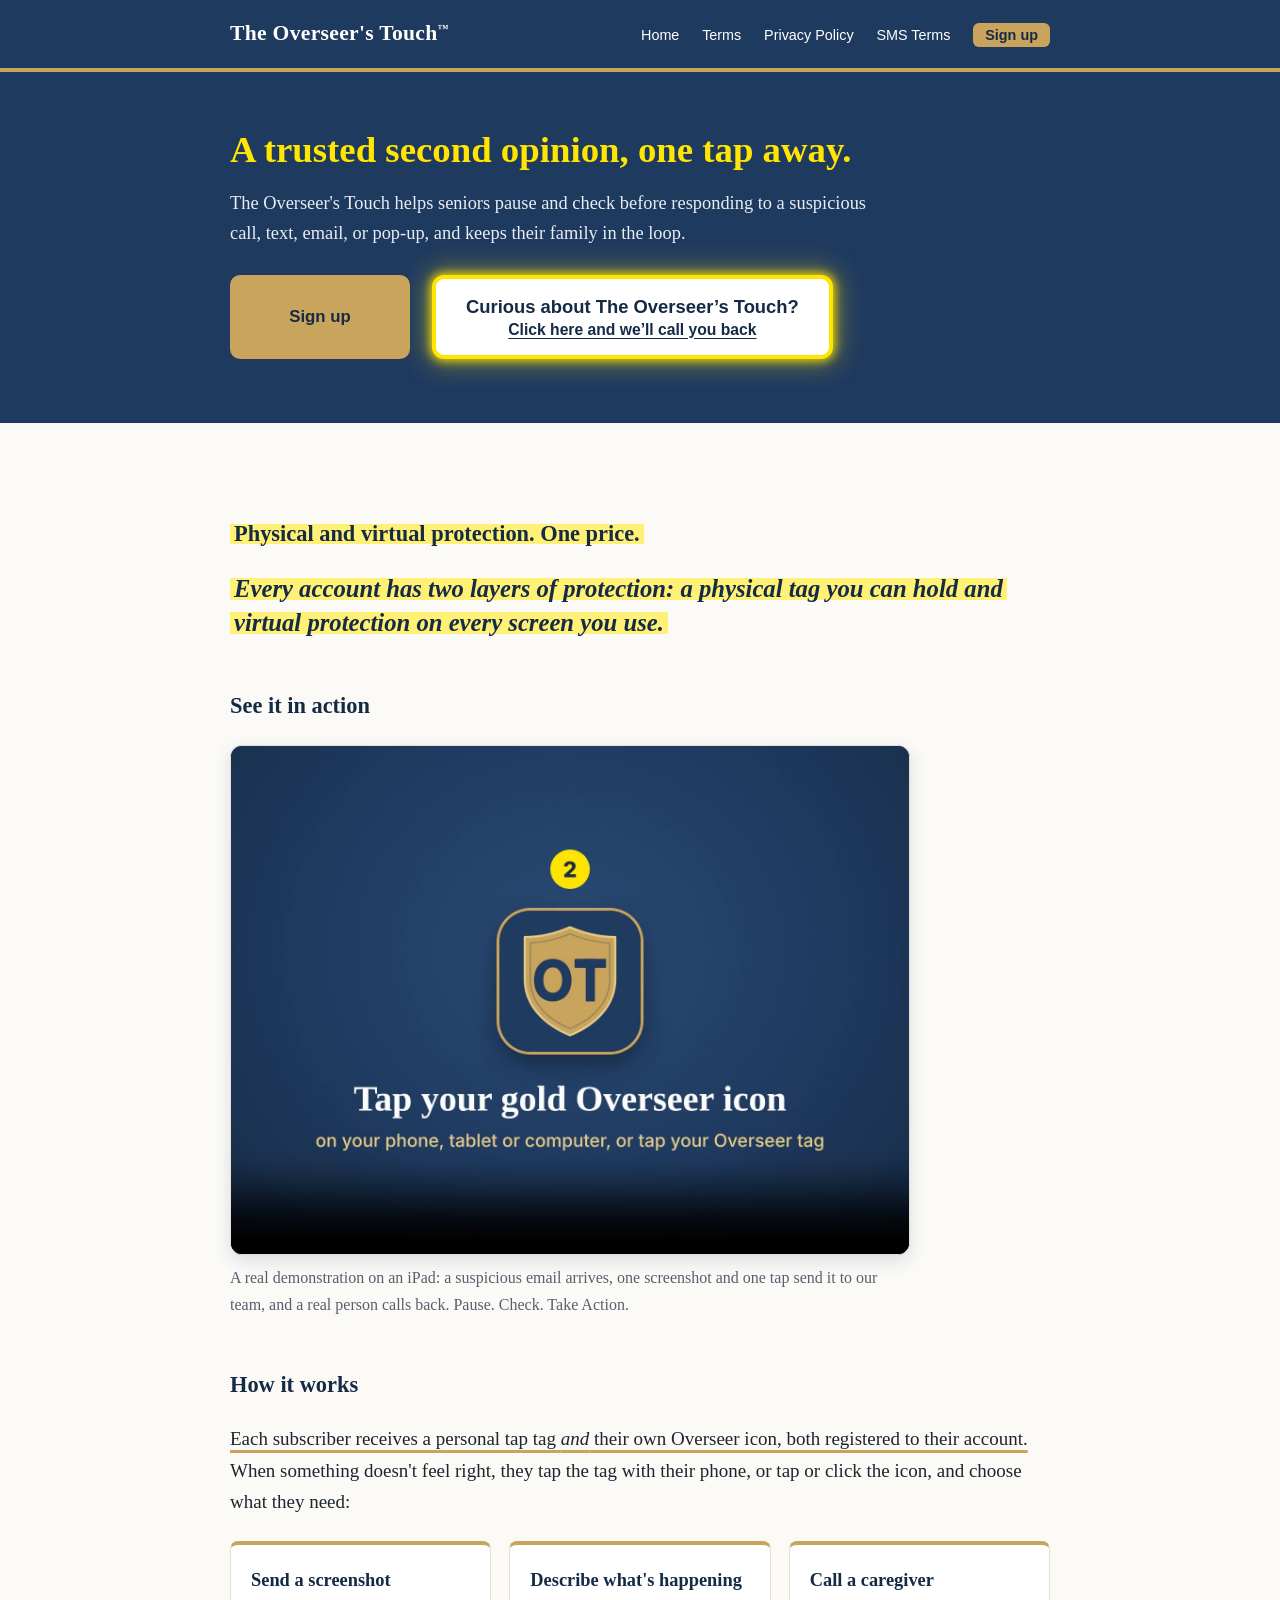
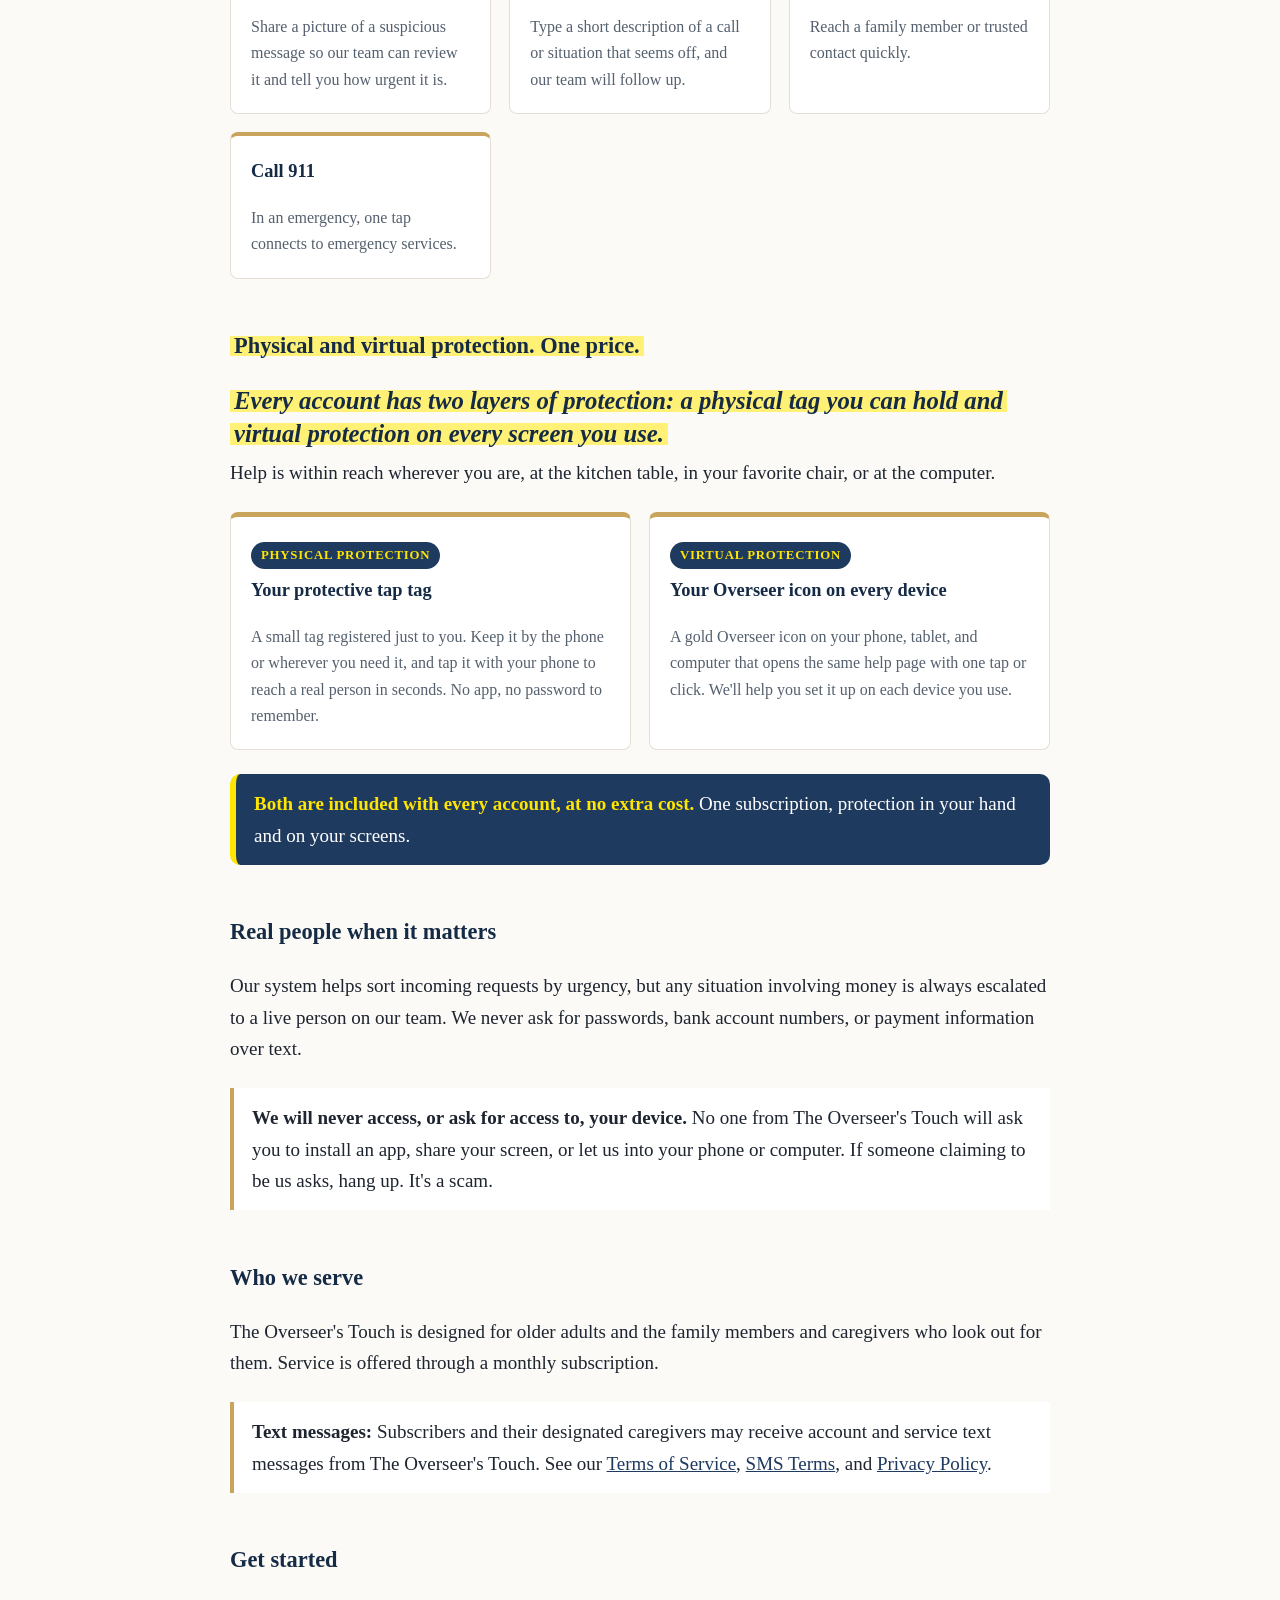
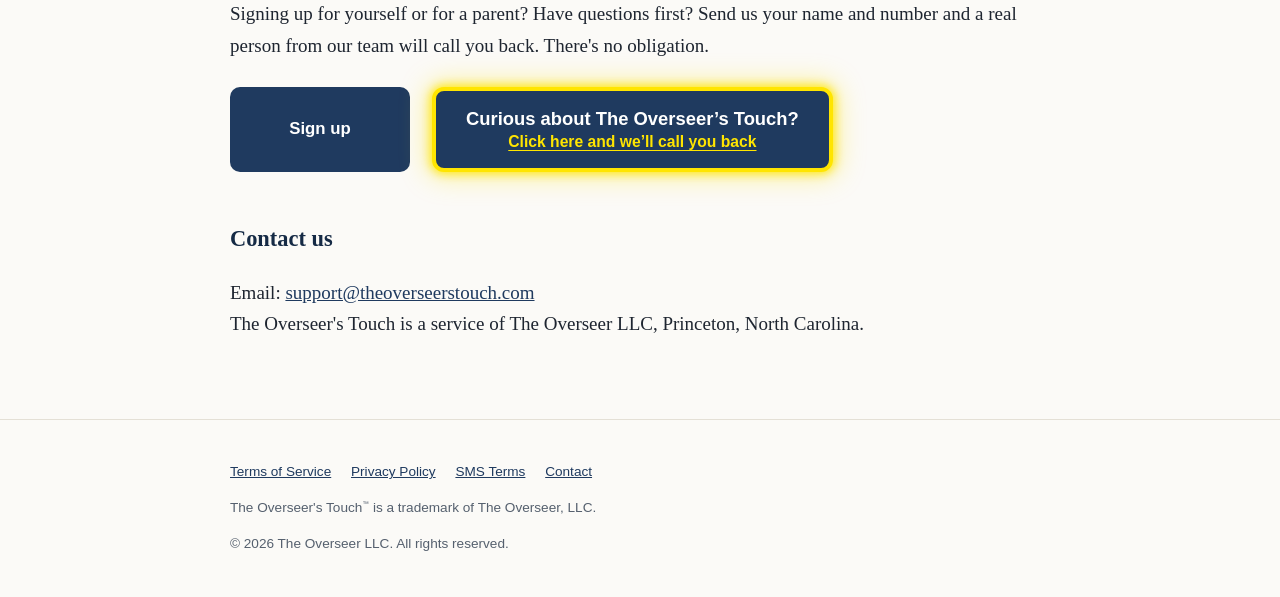
==== index.html @ 590e6c1c "Home page: replace the animated video with the real iPad demo - New 25-second demonstration (media/o" ====
<!DOCTYPE html>
<html lang="en">
<head>
  <meta charset="utf-8">
  <meta name="viewport" content="width=device-width, initial-scale=1">
  <title>The Overseer&rsquo;s Touch | Scam Protection for Seniors in North Carolina</title>
  <meta name="description" content="One tap gets a real person's second opinion on suspicious calls, texts, emails and pop-ups. Scam protection for seniors and their families in North Carolina.">
  <link rel="canonical" href="https://theoverseerstouch.com/">
  <!-- How the page looks when shared on Facebook and in texts -->
  <meta property="og:type" content="website">
  <meta property="og:site_name" content="The Overseer's Touch">
  <meta property="og:url" content="https://theoverseerstouch.com/">
  <meta property="og:title" content="The Overseer's Touch | Scam Protection for Seniors in North Carolina">
  <meta property="og:description" content="One tap gets a real person's second opinion on suspicious calls, texts, emails and pop-ups. Scam protection for seniors and their families in North Carolina.">
  <link rel="stylesheet" href="style.css">
</head>
<body>
  <header>
    <div class="wrap">
      <a class="brand" href="index.html">The Overseer's Touch<sup>&trade;</sup></a>
      <nav>
        <a href="index.html">Home</a>
        <a href="terms.html">Terms</a>
        <a href="privacy.html">Privacy Policy</a>
        <a href="sms-terms.html">SMS Terms</a>
        <a class="nav-cta" href="https://tap.theoverseerstouch.com/start?type=signup">Sign up</a>
      </nav>
    </div>
  </header>

  <section class="hero">
    <div class="wrap">
      <h1>A trusted second opinion, one tap away.</h1>
      <p>The Overseer's Touch helps seniors pause and check before responding to a suspicious call, text, email, or pop-up, and keeps their family in the loop.</p>
      <div class="cta-row">
        <a class="btn btn-gold" href="https://tap.theoverseerstouch.com/start?type=signup">Sign up</a>
        <a class="btn btn-call btn-call-light" href="https://tap.theoverseerstouch.com/start?type=call">
          <span class="btn-call-q">Curious about The Overseer&rsquo;s Touch?</span>
          <span class="btn-call-a">Click here and we&rsquo;ll call you back</span>
        </a>
      </div>
    </div>
  </section>

  <main>
    <div class="wrap">
      <h2><mark class="hl">Physical and virtual protection. One price.</mark></h2>
      <p><strong class="pop"><mark class="hl"><em>Every account has two layers of protection: a physical tag you can hold and virtual protection on every screen you use.</em></mark></strong></p>

      <h2>See it in action</h2>
      <figure class="video">
        <video controls playsinline preload="none" poster="media/overseers-touch-demo-poster.jpg"
               aria-label="25-second demonstration on an iPad: a suspicious email arrives, a screenshot is taken, the gold Overseer icon is tapped, the screenshot is sent with Show Us What You're Seeing, and our team is alerted and replies that they will call back.">
          <source src="media/overseers-touch-demo.mp4" type="video/mp4">
          Your browser can't play this video. <a href="media/overseers-touch-demo.mp4">Download it here</a>.
        </video>
        <figcaption>A real demonstration on an iPad: a suspicious email arrives, one screenshot and one tap send it to our team, and a real person calls back. Pause. Check. Take Action.</figcaption>
      </figure>

      <h2>How it works</h2>
      <p><span class="underline">Each subscriber receives a personal tap tag <em>and</em> their own Overseer icon, both registered to their account.</span> When something doesn't feel right, they tap the tag with their phone, or tap or click the icon, and choose what they need:</p>

      <div class="cards">
        <div class="card">
          <h3>Send a screenshot</h3>
          <p>Share a picture of a suspicious message so our team can review it and tell you how urgent it is.</p>
        </div>
        <div class="card">
          <h3>Describe what's happening</h3>
          <p>Type a short description of a call or situation that seems off, and our team will follow up.</p>
        </div>
        <div class="card">
          <h3>Call a caregiver</h3>
          <p>Reach a family member or trusted contact quickly.</p>
        </div>
        <div class="card">
          <h3>Call 911</h3>
          <p>In an emergency, one tap connects to emergency services.</p>
        </div>
      </div>

      <h2><mark class="hl">Physical and virtual protection. One price.</mark></h2>
      <p><strong class="pop"><mark class="hl"><em>Every account has two layers of protection: a physical tag you can hold and virtual protection on every screen you use.</em></mark></strong> Help is within reach wherever you are, at the kitchen table, in your favorite chair, or at the computer.</p>
      <div class="cards two-ways">
        <div class="card">
          <span class="included">Physical protection</span>
          <h3>Your protective tap tag</h3>
          <p>A small tag registered just to you. Keep it by the phone or wherever you need it, and tap it with your phone to reach a real person in seconds. No app, no password to remember.</p>
        </div>
        <div class="card">
          <span class="included">Virtual protection</span>
          <h3>Your Overseer icon on every device</h3>
          <p>A gold Overseer icon on your phone, tablet, and computer that opens the same help page with one tap or click. We'll help you set it up on each device you use.</p>
        </div>
      </div>
      <p class="bundle"><strong>Both are included with every account, at no extra cost.</strong> One subscription, protection in your hand and on your screens.</p>

      <h2>Real people when it matters</h2>
      <p>Our system helps sort incoming requests by urgency, but any situation involving money is always escalated to a live person on our team. We never ask for passwords, bank account numbers, or payment information over text.</p>

      <div class="notice"><strong>We will never access, or ask for access to, your device.</strong> No one from The Overseer's Touch will ask you to install an app, share your screen, or let us into your phone or computer. If someone claiming to be us asks, hang up. It's a scam.</div>

      <h2>Who we serve</h2>
      <p>The Overseer's Touch is designed for older adults and the family members and caregivers who look out for them. Service is offered through a monthly subscription.</p>

      <div class="notice">
        <strong>Text messages:</strong> Subscribers and their designated caregivers may receive account and service text messages from The Overseer's Touch. See our <a href="terms.html">Terms of Service</a>, <a href="sms-terms.html">SMS Terms</a>, and <a href="privacy.html">Privacy Policy</a>.
      </div>

      <h2>Get started</h2>
      <p>Signing up for yourself or for a parent? Have questions first? Send us your name and number and a real person from our team will call you back. There's no obligation.</p>
      <div class="cta-row">
        <a class="btn btn-navy" href="https://tap.theoverseerstouch.com/start?type=signup">Sign up</a>
        <a class="btn btn-call btn-call-dark" href="https://tap.theoverseerstouch.com/start?type=call">
          <span class="btn-call-q">Curious about The Overseer&rsquo;s Touch?</span>
          <span class="btn-call-a">Click here and we&rsquo;ll call you back</span>
        </a>
      </div>

      <h2>Contact us</h2>
      <p>Email: <a href="mailto:support@theoverseerstouch.com">support@theoverseerstouch.com</a><br>
      The Overseer's Touch is a service of The Overseer LLC, Princeton, North Carolina.</p>
    </div>
  </main>

  <footer>
    <div class="wrap">
      <p><a href="terms.html">Terms of Service</a> <a href="privacy.html">Privacy Policy</a> <a href="sms-terms.html">SMS Terms</a> <a href="mailto:support@theoverseerstouch.com">Contact</a></p>
      <p>The Overseer's Touch<sup>&trade;</sup> is a trademark of The Overseer, LLC.</p>
      <p>&copy; 2026 The Overseer LLC. All rights reserved.</p>
    </div>
  </footer>
  <script src="track.js" defer></script>
</body>
</html>
---- style.css ----
:root {
  --navy: #1f3a5f;
  --navy-dark: #152a45;
  --gold: #c9a45c;
  --text: #1e2530;
  --muted: #55606e;
  --bg: #fbfaf7;
  --card: #ffffff;
  --line: #e4e0d6;
}

* { box-sizing: border-box; }

body {
  margin: 0;
  font-family: Georgia, "Times New Roman", serif;
  font-size: 19px;
  line-height: 1.65;
  color: var(--text);
  background: var(--bg);
}

a { color: var(--navy); }
a:hover { color: var(--navy-dark); }

.wrap { max-width: 860px; margin: 0 auto; padding: 0 20px; }

header {
  background: var(--navy);
  color: #fff;
  border-bottom: 4px solid var(--gold);
}
header .wrap {
  display: flex;
  align-items: center;
  justify-content: space-between;
  flex-wrap: wrap;
  gap: 10px;
  padding-top: 16px;
  padding-bottom: 16px;
}
.brand {
  color: #fff;
  text-decoration: none;
  font-size: 1.35rem;
  font-weight: bold;
  letter-spacing: 0.3px;
}
nav a {
  color: #fff;
  text-decoration: none;
  margin-left: 18px;
  font-family: Arial, Helvetica, sans-serif;
  font-size: 0.9rem;
}
nav a:first-child { margin-left: 0; }
nav a:hover { text-decoration: underline; color: #fff; }

.hero {
  background: var(--navy);
  color: #fff;
  padding: 56px 0 64px;
}
.hero h1 { font-size: 2.3rem; line-height: 1.2; margin: 0 0 16px; color: #FFE500; }
.hero p { font-size: 1.15rem; max-width: 640px; margin: 0; color: #e8edf3; }

main { padding: 44px 0 60px; }

h1, h2, h3 { font-family: Georgia, serif; color: var(--navy-dark); }
main h1 { font-size: 2rem; margin-top: 0; }
h2 { font-size: 1.4rem; margin-top: 2.2em; }
h3 { font-size: 1.15rem; margin-top: 1.6em; }

.cards {
  display: grid;
  grid-template-columns: repeat(auto-fit, minmax(230px, 1fr));
  gap: 18px;
  margin: 24px 0;
}
.card {
  background: var(--card);
  border: 1px solid var(--line);
  border-top: 4px solid var(--gold);
  border-radius: 8px;
  padding: 20px;
}
.card h3 { margin-top: 0; }
.card p { margin: 0; font-size: 1rem; color: var(--muted); }

.notice {
  background: #fff;
  border-left: 4px solid var(--gold);
  padding: 14px 18px;
  margin: 24px 0;
}

.updated { color: var(--muted); font-size: 0.95rem; }

footer {
  border-top: 1px solid var(--line);
  padding: 28px 0;
  font-family: Arial, Helvetica, sans-serif;
  font-size: 0.85rem;
  color: var(--muted);
}
footer a { margin-right: 16px; }

/* Trademark symbol: small and raised without changing line spacing. */
/* Sign-up and call buttons */
.cta-row { display: flex; flex-wrap: wrap; gap: 22px; margin-top: 26px; }
.btn { display: inline-block; padding: 14px 26px; border-radius: 10px; font-family: -apple-system, "Segoe UI", Arial, sans-serif; font-size: 1.05rem; font-weight: 700; text-decoration: none; text-align: center; min-width: 180px; border: 2px solid transparent; }
.btn-gold { background: var(--gold); color: var(--navy-dark); }
.btn-gold:hover { background: #d8b673; color: var(--navy-dark); }
.btn-outline { border-color: #fff; color: #fff; }
.btn-outline:hover { background: rgba(255,255,255,0.12); color: #fff; }
.btn-navy { background: var(--navy); color: #fff; }
.btn-navy:hover { background: var(--navy-dark); color: #fff; }
.btn-outline-navy { border-color: var(--navy); color: var(--navy); }
.btn-outline-navy:hover { background: #eef1f5; }
nav a.nav-cta { background: var(--gold); color: var(--navy-dark); padding: 4px 12px; border-radius: 6px; font-weight: 700; }
nav a.nav-cta:hover { color: var(--navy-dark); text-decoration: none; background: #d8b673; }
@media (max-width: 600px) { .cta-row .btn { flex: 1 1 100%; } }

.cta-row .btn { display: inline-flex; align-items: center; justify-content: center; }

/* "Curious? We'll call you back" button: larger, two lines, gentle pulse */
.btn-call { --neon: #FFE500; display: inline-flex; flex-direction: column; align-items: center; justify-content: center; gap: 2px;
  padding: 16px 30px; border-radius: 12px; border: 4px solid var(--neon); min-width: 300px; line-height: 1.25;
  box-shadow: 0 0 10px 2px rgba(255, 229, 0, 0.85), 0 0 26px 6px rgba(255, 229, 0, 0.35);
  animation: call-pulse 2.2s ease-in-out infinite; }
.btn-call-q { font-size: 1.15rem; font-weight: 800; }
.btn-call-a { font-size: 0.98rem; font-weight: 600; text-decoration: underline; text-underline-offset: 3px; }
.btn-call-light { background: #fff; color: var(--navy-dark); }
.btn-call-light:hover { background: #fffbe0; color: var(--navy-dark); }
.btn-call-dark { background: var(--navy); color: #fff; }
.btn-call-dark:hover { background: var(--navy-dark); color: #fff; }
.btn-call-dark .btn-call-a { color: var(--neon); }
.btn-call:hover, .btn-call:focus-visible { animation-play-state: paused; }
@keyframes call-pulse {
  0%, 100% { box-shadow: 0 0 10px 2px rgba(255, 229, 0, 0.85), 0 0 26px 6px rgba(255, 229, 0, 0.35); transform: scale(1); }
  50% { box-shadow: 0 0 18px 6px rgba(255, 229, 0, 1), 0 0 44px 14px rgba(255, 229, 0, 0.45); transform: scale(1.03); }
}
/* People who turn off motion in their device settings get a still (but still glowing) button. */
@media (prefers-reduced-motion: reduce) { .btn-call { animation: none; } }
@media (max-width: 600px) { .btn-call { min-width: 0; padding: 16px 18px; } .btn-call-q { font-size: 1.08rem; } }

sup { font-size: 0.5em; vertical-align: super; line-height: 0; }

@media (max-width: 600px) {
  body { font-size: 18px; }
  .hero h1 { font-size: 1.8rem; }
  nav a { margin-left: 0; margin-right: 14px; }
}

/* Home page video */
.video { margin: 20px 0 8px; }
.video video { display: block; width: 100%; max-width: 680px; aspect-ratio: 4 / 3; height: auto; border-radius: 12px; background: var(--navy); border: 1px solid var(--line); box-shadow: 0 6px 18px rgba(31, 58, 95, 0.15); }
.video figcaption { max-width: 680px; margin-top: 10px; font-size: 1rem; color: var(--muted); }

/* "Physical and virtual protection": tag + icon */
.cards.two-ways { grid-template-columns: repeat(auto-fit, minmax(260px, 1fr)); }
.cards.two-ways .card { border-top: 5px solid var(--gold); position: relative; }
.included { display: inline-block; background: var(--navy); color: #FFE500; font-weight: 700; font-size: 0.8rem;
  letter-spacing: 0.06em; text-transform: uppercase; padding: 3px 10px; border-radius: 999px; margin-bottom: 6px; }

.underline { text-decoration: underline; text-decoration-color: var(--gold); text-decoration-thickness: 3px; text-underline-offset: 5px; }
/* Highlighter: soft yellow band behind the text, wrapping cleanly across lines */
mark.hl { background: linear-gradient(transparent 12%, #FFF176 12%, #FFF176 92%, transparent 92%); color: inherit; padding: 0 4px;
  -webkit-box-decoration-break: clone; box-decoration-break: clone; }
h2 mark.hl { font-weight: 800; }
@media print { mark.hl { background: none; } }
.pop { display: block; font-size: 1.3em; line-height: 1.35; color: var(--navy-dark); margin: 6px 0; }
.bundle { background: var(--navy); color: #fff; border-left: 6px solid #FFE500; border-radius: 10px; padding: 14px 18px; margin: 4px 0 28px; }
.bundle strong { color: #FFE500; }

/* Legal pages: print / save as PDF */
.doc-tools { display: flex; flex-wrap: wrap; gap: 10px; margin: 6px 0 22px; }
.btn-small { padding: 9px 16px; font-size: 0.95rem; min-width: 0; border-radius: 8px; cursor: pointer; }
button.btn { border: 2px solid transparent; }
.print-only { display: none; }

@page { size: letter; margin: 0.7in 0.75in; }
@media print {
  body { background: #fff; color: #000; font-size: 11.5pt; line-height: 1.45; }
  header { background: none !important; color: #000; padding: 0 0 6pt; border-bottom: 1.5pt solid #000; }
  header .wrap { padding: 0; }
  header .brand { color: #000 !important; font-size: 15pt; }
  nav, .doc-tools, footer, .video { display: none !important; }
  .wrap { max-width: none; padding: 0; }
  main { padding: 12pt 0 0; }
  main h1 { font-size: 20pt; margin-bottom: 2pt; }
  h1, h2, h3 { color: #000; break-after: avoid; page-break-after: avoid; }
  h2 { font-size: 14pt; margin-top: 16pt; }
  h3 { font-size: 12pt; }
  p, li { orphans: 3; widows: 3; }
  .notice { border: 1pt solid #000; border-left-width: 4pt; background: none; break-inside: avoid; }
  .updated { color: #000; font-weight: bold; }
  a { color: #000; text-decoration: none; }
  .print-only { display: block; }
  .print-source { font-size: 9.5pt; color: #333; margin: 0 0 12pt; }
}
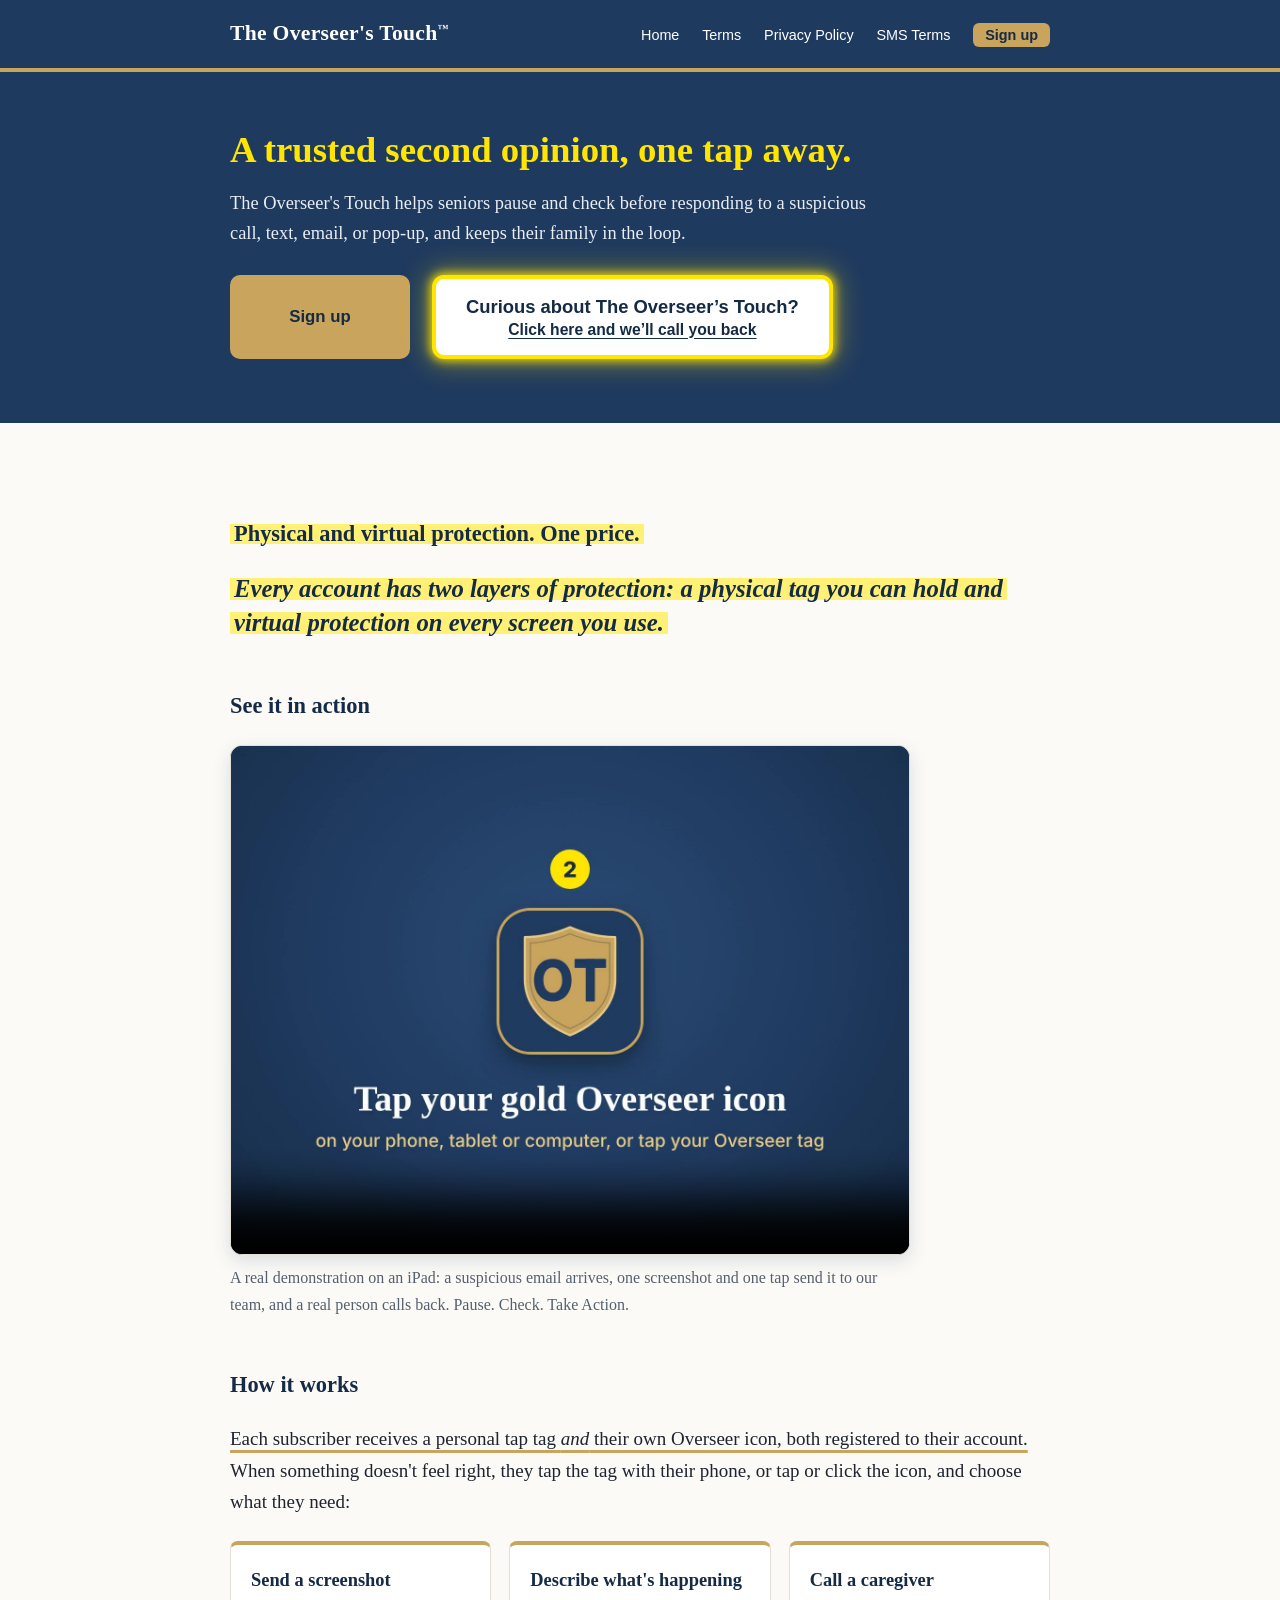
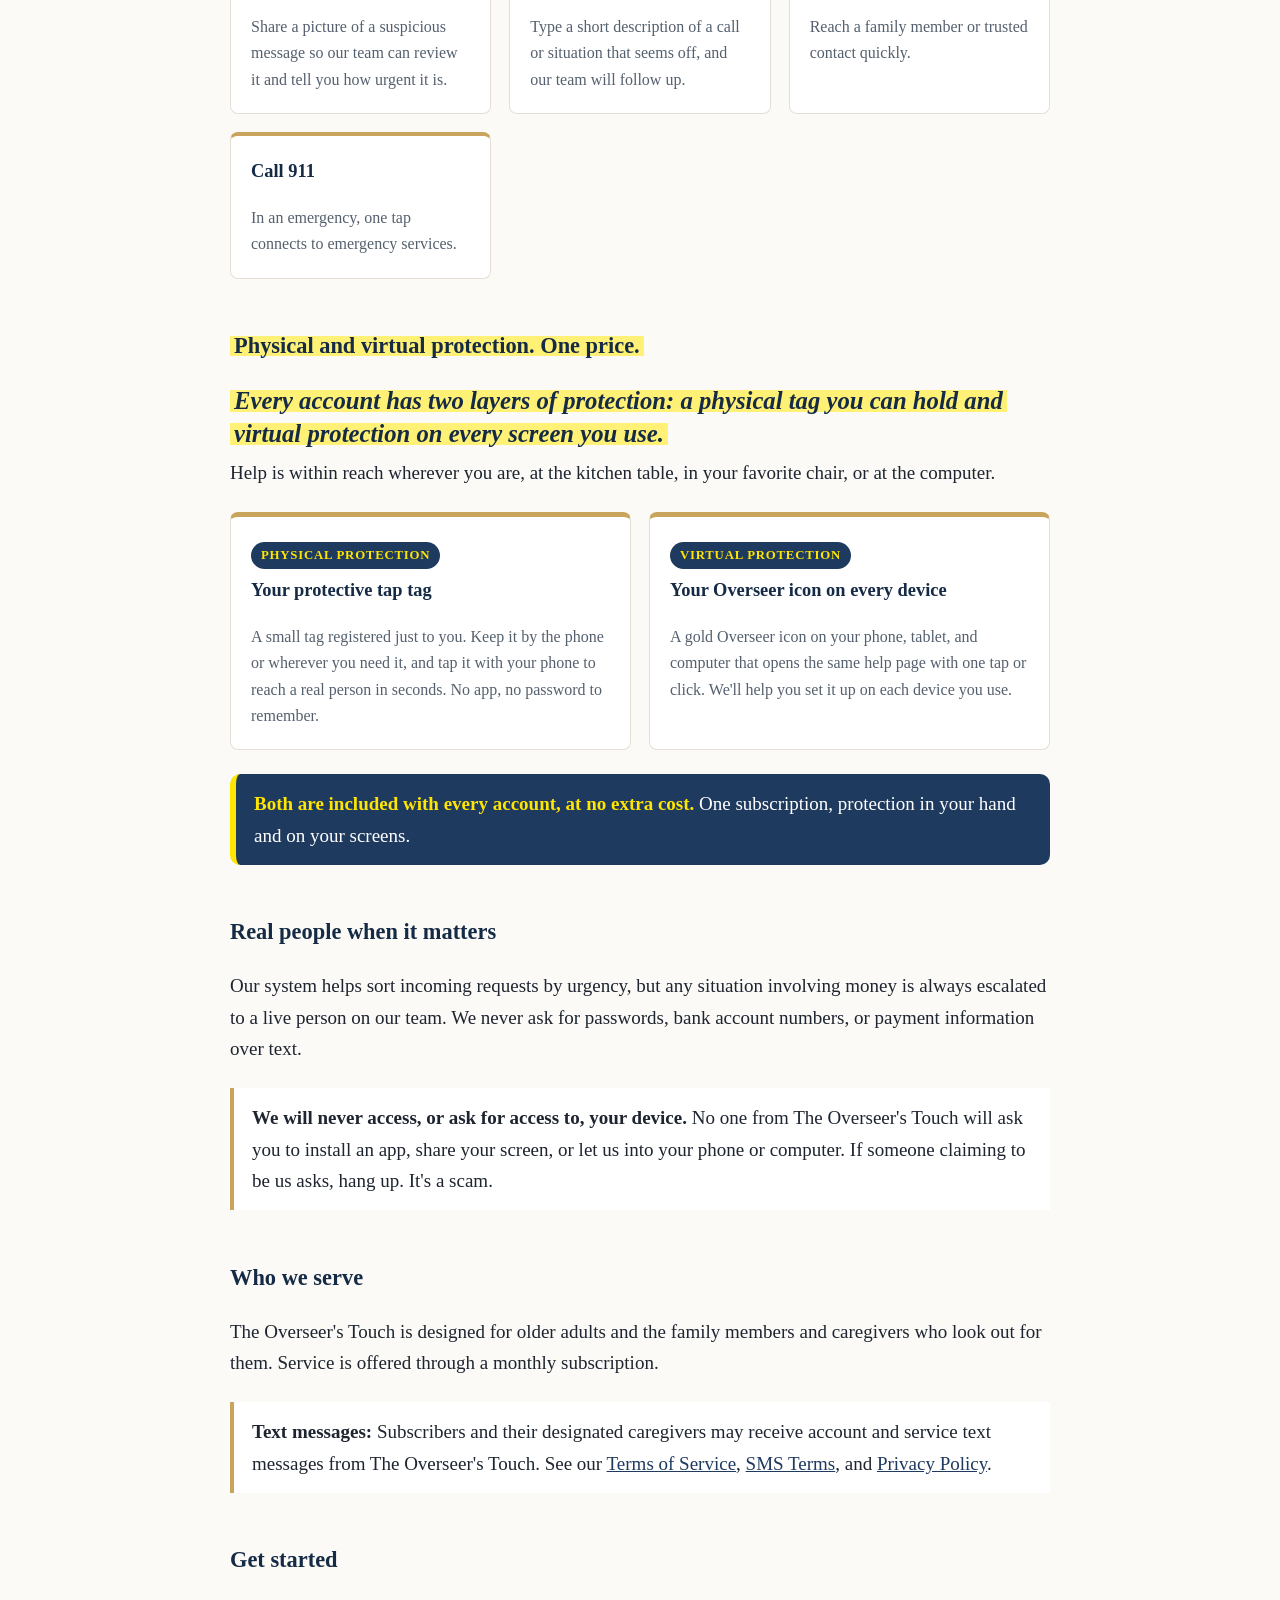
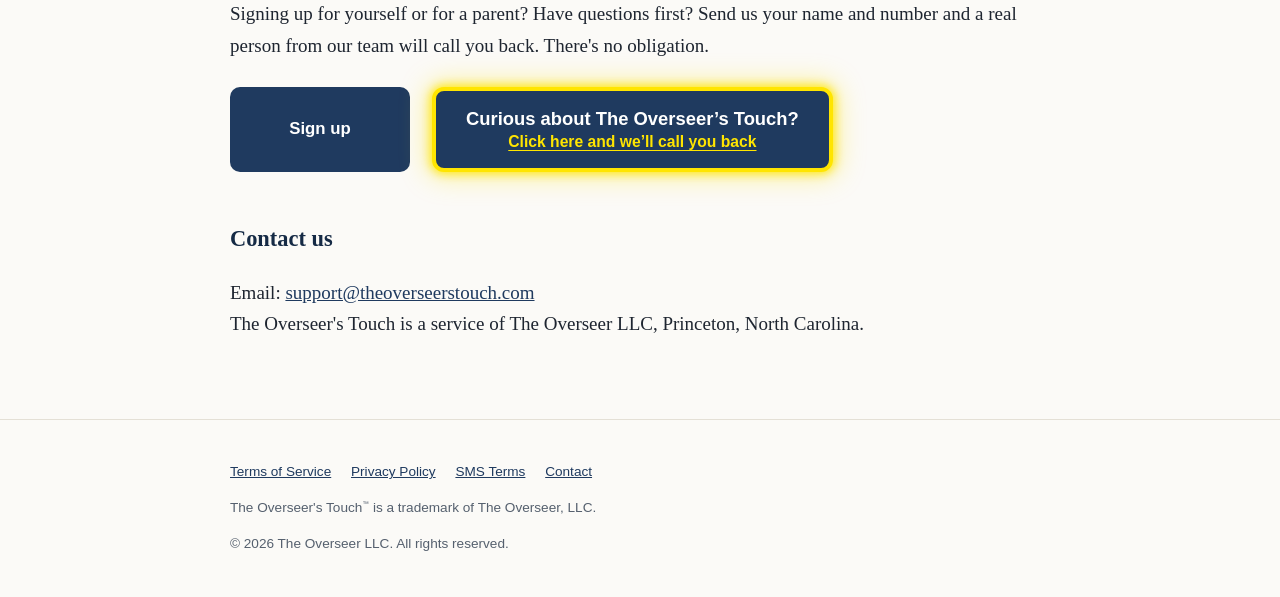
==== commit f1dfa72a: "Demo video: slower opening steps and soft transitions (28 s) Step 1 (email) 6 s, step 2 (gold icon c" ====
--- a/index.html
+++ b/index.html
@@ -50,7 +50,7 @@
       <h2>See it in action</h2>
       <figure class="video">
         <video controls playsinline preload="none" poster="media/overseers-touch-demo-poster.jpg"
-               aria-label="25-second demonstration on an iPad: a suspicious email arrives, a screenshot is taken, the gold Overseer icon is tapped, the screenshot is sent with Show Us What You're Seeing, and our team is alerted and replies that they will call back.">
+               aria-label="28-second demonstration on an iPad: a suspicious email arrives, a screenshot is taken, the gold Overseer icon is tapped, the screenshot is sent with Show Us What You're Seeing, and our team is alerted and replies that they will call back.">
           <source src="media/overseers-touch-demo.mp4" type="video/mp4">
           Your browser can't play this video. <a href="media/overseers-touch-demo.mp4">Download it here</a>.
         </video>
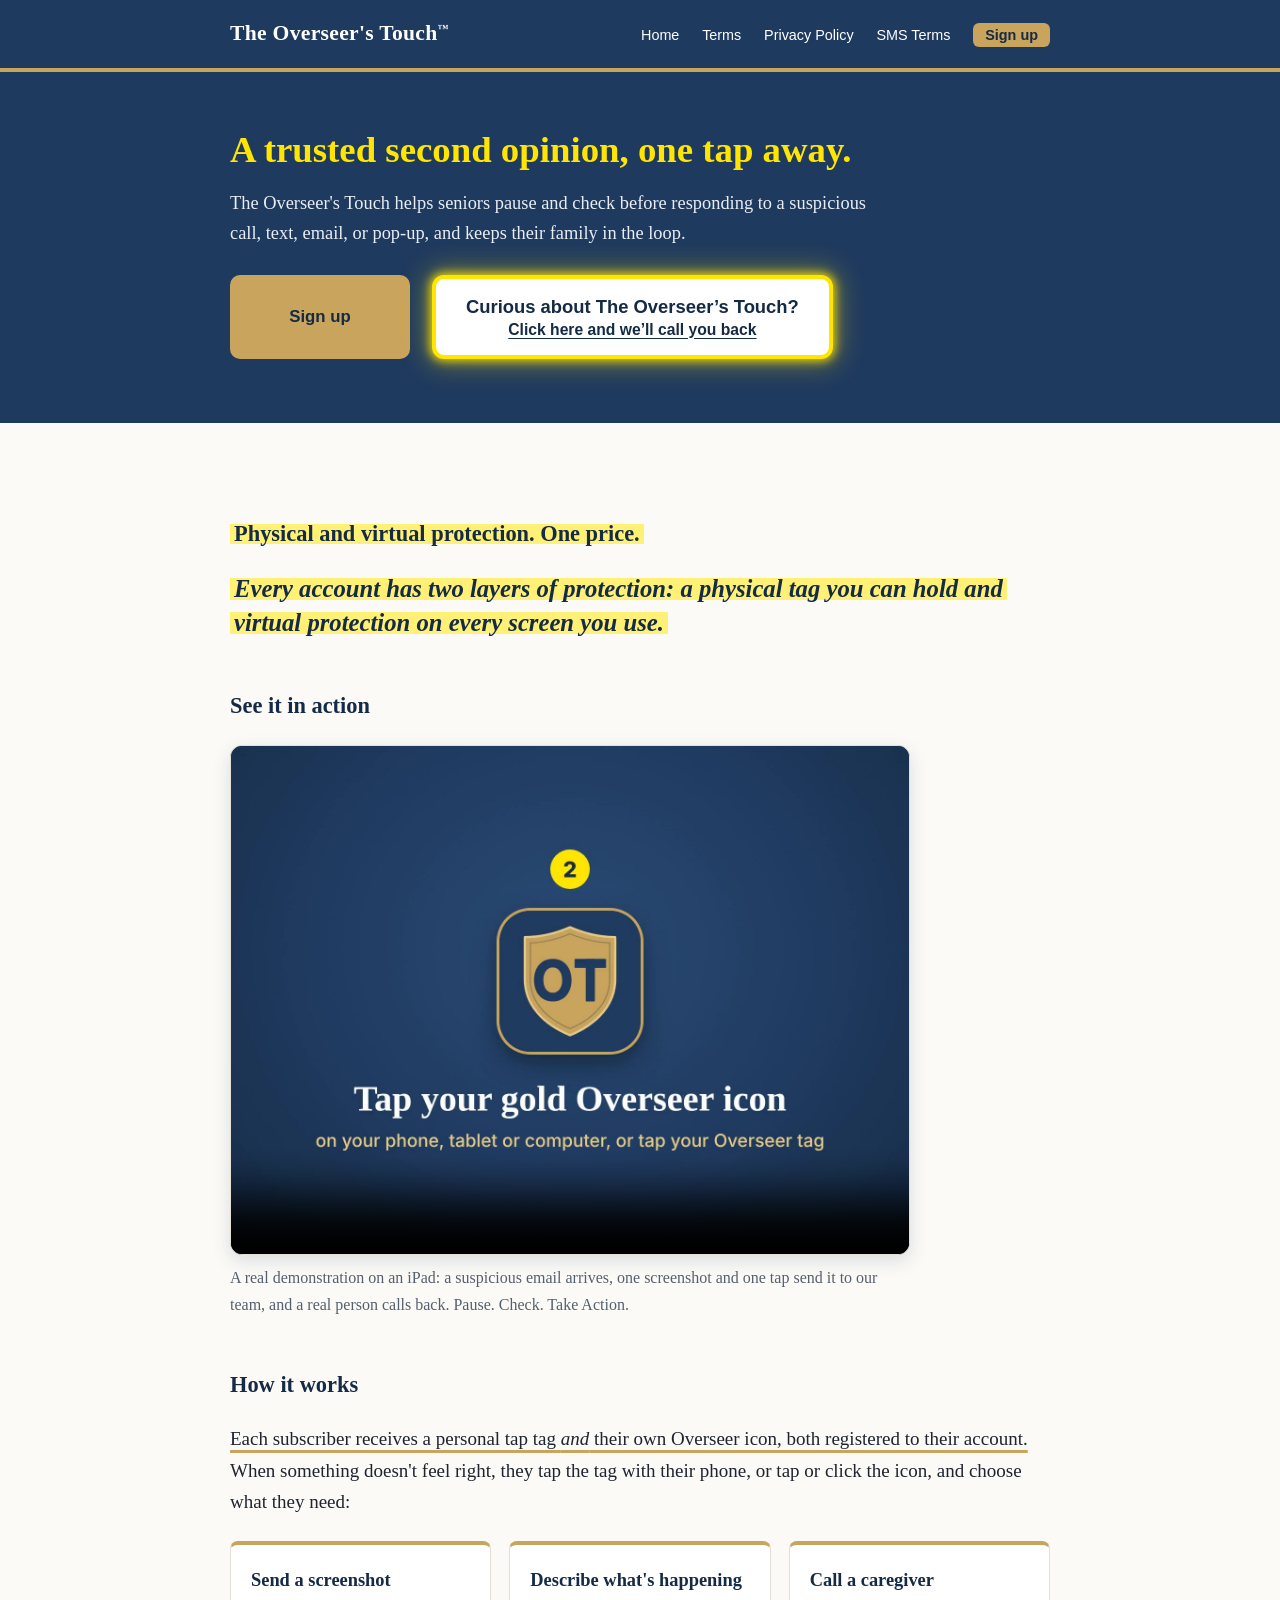
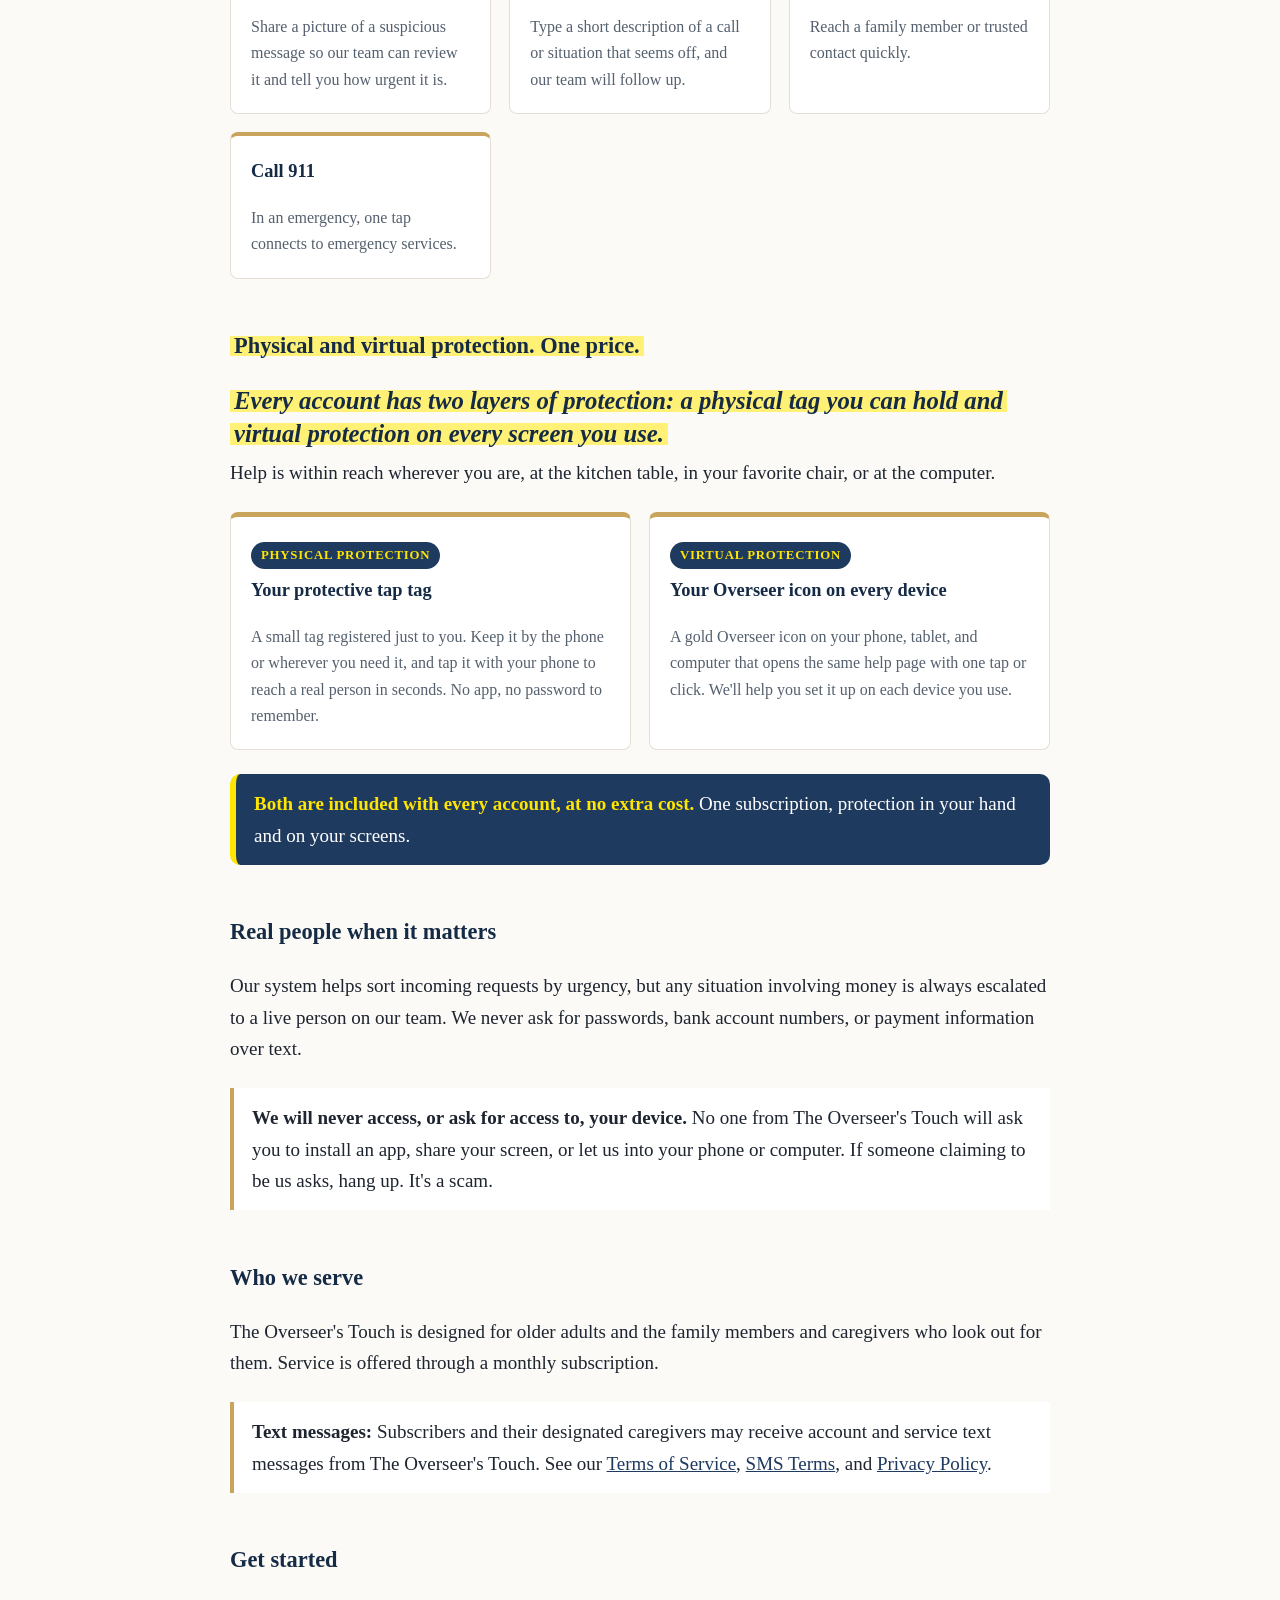
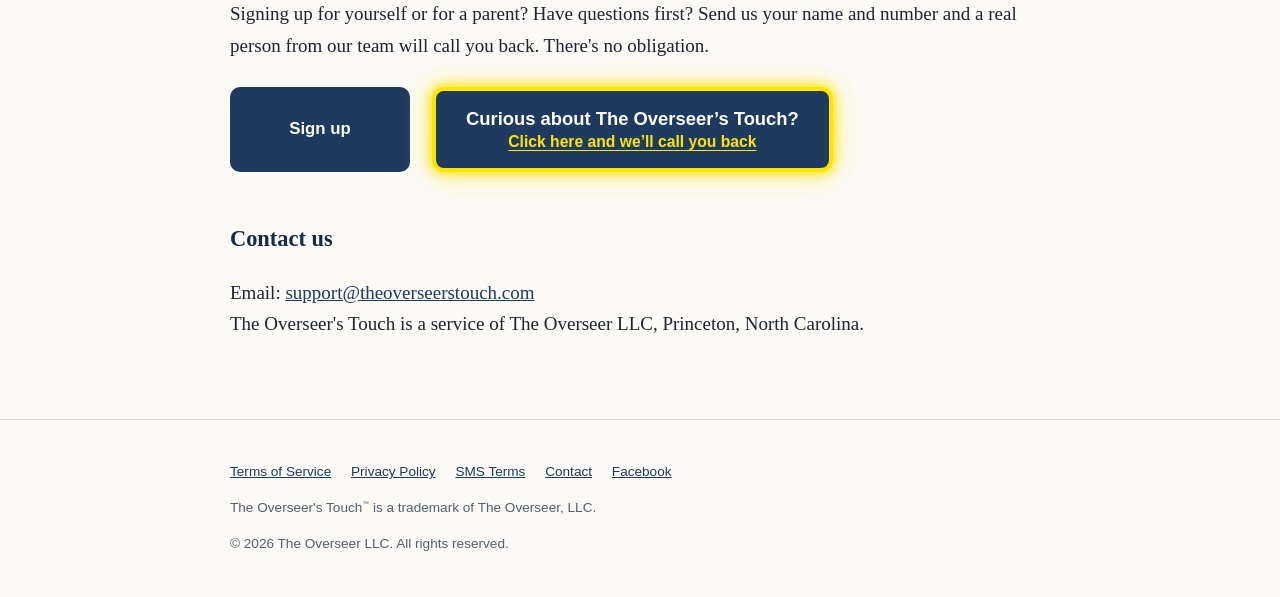
==== commit df232c73: "Add Facebook Page link to site footers Co-Authored-By: Claude Opus 5.5 <noreply@anthropic.com> Claud" ====
--- a/index.html
+++ b/index.html
@@ -3,15 +3,15 @@
 <head>
   <meta charset="utf-8">
   <meta name="viewport" content="width=device-width, initial-scale=1">
-  <title>The Overseer&rsquo;s Touch | Scam Protection for Seniors in North Carolina</title>
-  <meta name="description" content="One tap gets a real person's second opinion on suspicious calls, texts, emails and pop-ups. Scam protection for seniors and their families in North Carolina.">
+  <title>The Overseer&rsquo;s Touch | Scam Protection for Seniors and Their Families</title>
+  <meta name="description" content="One tap gets a real person's second opinion on suspicious calls, texts, emails and pop-ups. Scam protection for seniors and their families, from a North Carolina company serving families anywhere in the U.S.">
   <link rel="canonical" href="https://theoverseerstouch.com/">
   <!-- How the page looks when shared on Facebook and in texts -->
   <meta property="og:type" content="website">
   <meta property="og:site_name" content="The Overseer's Touch">
   <meta property="og:url" content="https://theoverseerstouch.com/">
-  <meta property="og:title" content="The Overseer's Touch | Scam Protection for Seniors in North Carolina">
-  <meta property="og:description" content="One tap gets a real person's second opinion on suspicious calls, texts, emails and pop-ups. Scam protection for seniors and their families in North Carolina.">
+  <meta property="og:title" content="The Overseer's Touch | Scam Protection for Seniors and Their Families">
+  <meta property="og:description" content="One tap gets a real person's second opinion on suspicious calls, texts, emails and pop-ups. Scam protection for seniors and their families, from a North Carolina company serving families anywhere in the U.S.">
   <link rel="stylesheet" href="style.css">
 </head>
 <body>
@@ -50,7 +50,7 @@
       <h2>See it in action</h2>
       <figure class="video">
         <video controls playsinline preload="none" poster="media/overseers-touch-demo-poster.jpg"
-               aria-label="28-second demonstration on an iPad: a suspicious email arrives, a screenshot is taken, the gold Overseer icon is tapped, the screenshot is sent with Show Us What You're Seeing, and our team is alerted and replies that they will call back.">
+               aria-label="29-second demonstration on an iPad: a suspicious email arrives, a screenshot is taken, the gold Overseer icon is tapped, the screenshot is sent with Show Us What You're Seeing, and our team is alerted and replies that they will call back.">
           <source src="media/overseers-touch-demo.mp4" type="video/mp4">
           Your browser can't play this video. <a href="media/overseers-touch-demo.mp4">Download it here</a>.
         </video>
@@ -125,7 +125,7 @@
 
   <footer>
     <div class="wrap">
-      <p><a href="terms.html">Terms of Service</a> <a href="privacy.html">Privacy Policy</a> <a href="sms-terms.html">SMS Terms</a> <a href="mailto:support@theoverseerstouch.com">Contact</a></p>
+      <p><a href="terms.html">Terms of Service</a> <a href="privacy.html">Privacy Policy</a> <a href="sms-terms.html">SMS Terms</a> <a href="mailto:support@theoverseerstouch.com">Contact</a> <a href="https://www.facebook.com/theoverseerstouch" target="_blank" rel="noopener">Facebook</a></p>
       <p>The Overseer's Touch<sup>&trade;</sup> is a trademark of The Overseer, LLC.</p>
       <p>&copy; 2026 The Overseer LLC. All rights reserved.</p>
     </div>
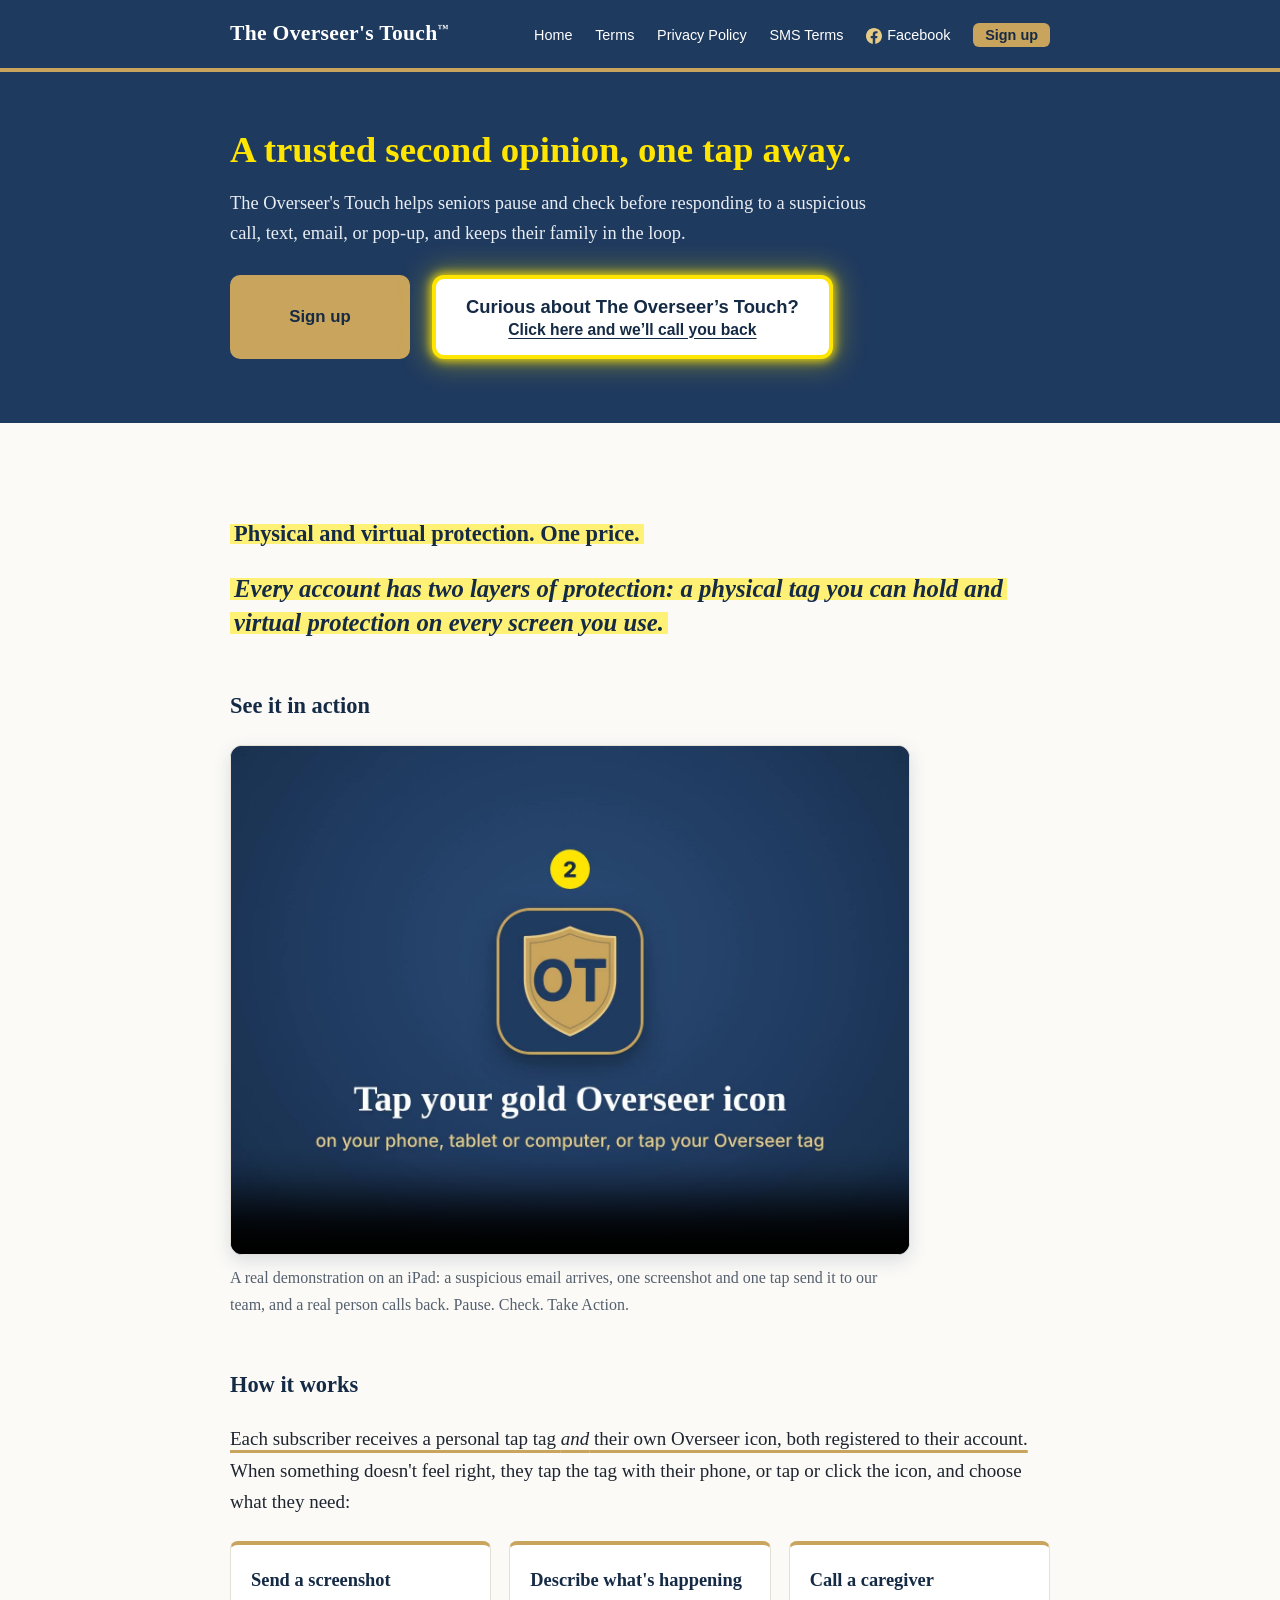
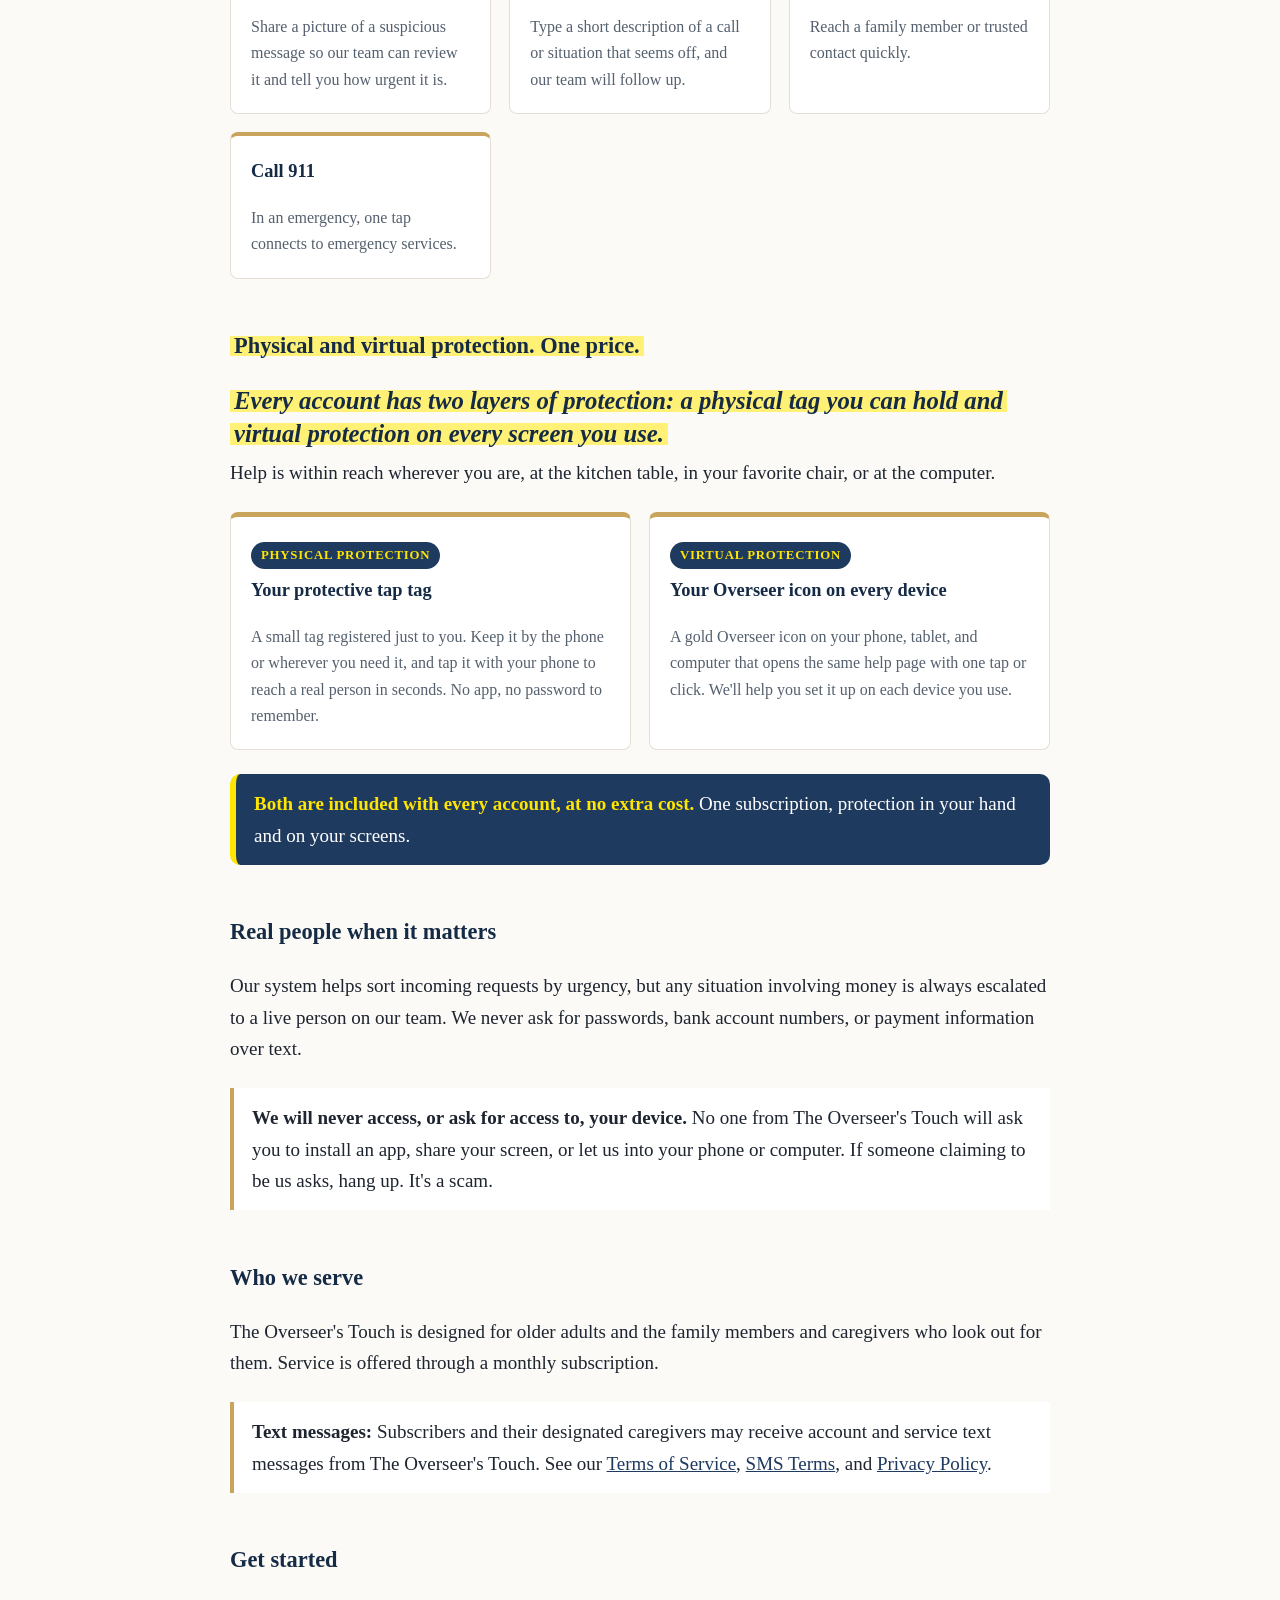
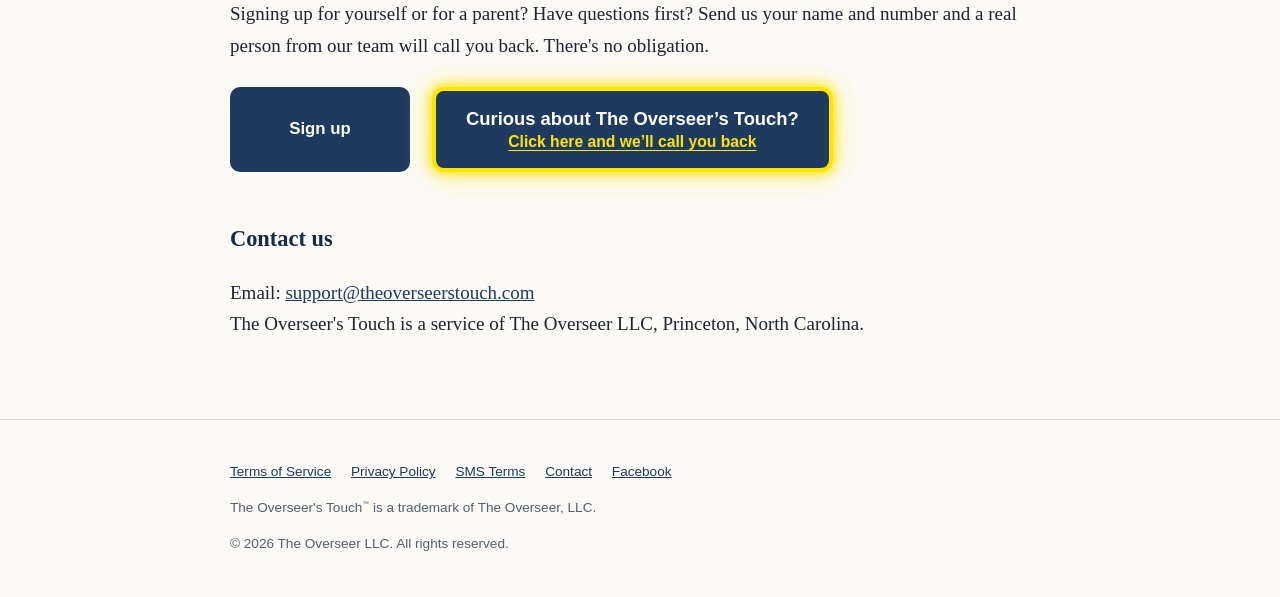
==== commit 466bc3a9: "Add Facebook link with icon to the header nav Co-Authored-By: Claude Opus 5.5 <noreply@anthropic.com" ====
--- a/index.html
+++ b/index.html
@@ -23,6 +23,7 @@
         <a href="terms.html">Terms</a>
         <a href="privacy.html">Privacy Policy</a>
         <a href="sms-terms.html">SMS Terms</a>
+        <a class="nav-fb" href="https://www.facebook.com/theoverseerstouch" target="_blank" rel="noopener" aria-label="The Overseer's Touch on Facebook"><svg viewBox="0 0 24 24" width="16" height="16" aria-hidden="true"><path fill="currentColor" d="M24 12.07C24 5.4 18.63 0 12 0S0 5.4 0 12.07C0 18.1 4.39 23.1 10.13 24v-8.44H7.08v-3.49h3.05V9.41c0-3.02 1.79-4.69 4.53-4.69 1.31 0 2.68.24 2.68.24v2.97h-1.51c-1.49 0-1.95.93-1.95 1.88v2.26h3.33l-.53 3.49h-2.8V24C19.61 23.1 24 18.1 24 12.07z"/></svg>Facebook</a>
         <a class="nav-cta" href="https://tap.theoverseerstouch.com/start?type=signup">Sign up</a>
       </nav>
     </div>
--- a/style.css
+++ b/style.css
@@ -199,3 +199,7 @@
   .print-only { display: block; }
   .print-source { font-size: 9.5pt; color: #333; margin: 0 0 12pt; }
 }
+
+/* Facebook link in the header */
+nav a.nav-fb { display: inline-flex; align-items: center; gap: 5px; vertical-align: middle; }
+nav a.nav-fb svg { color: #E6CB86; flex: none; }
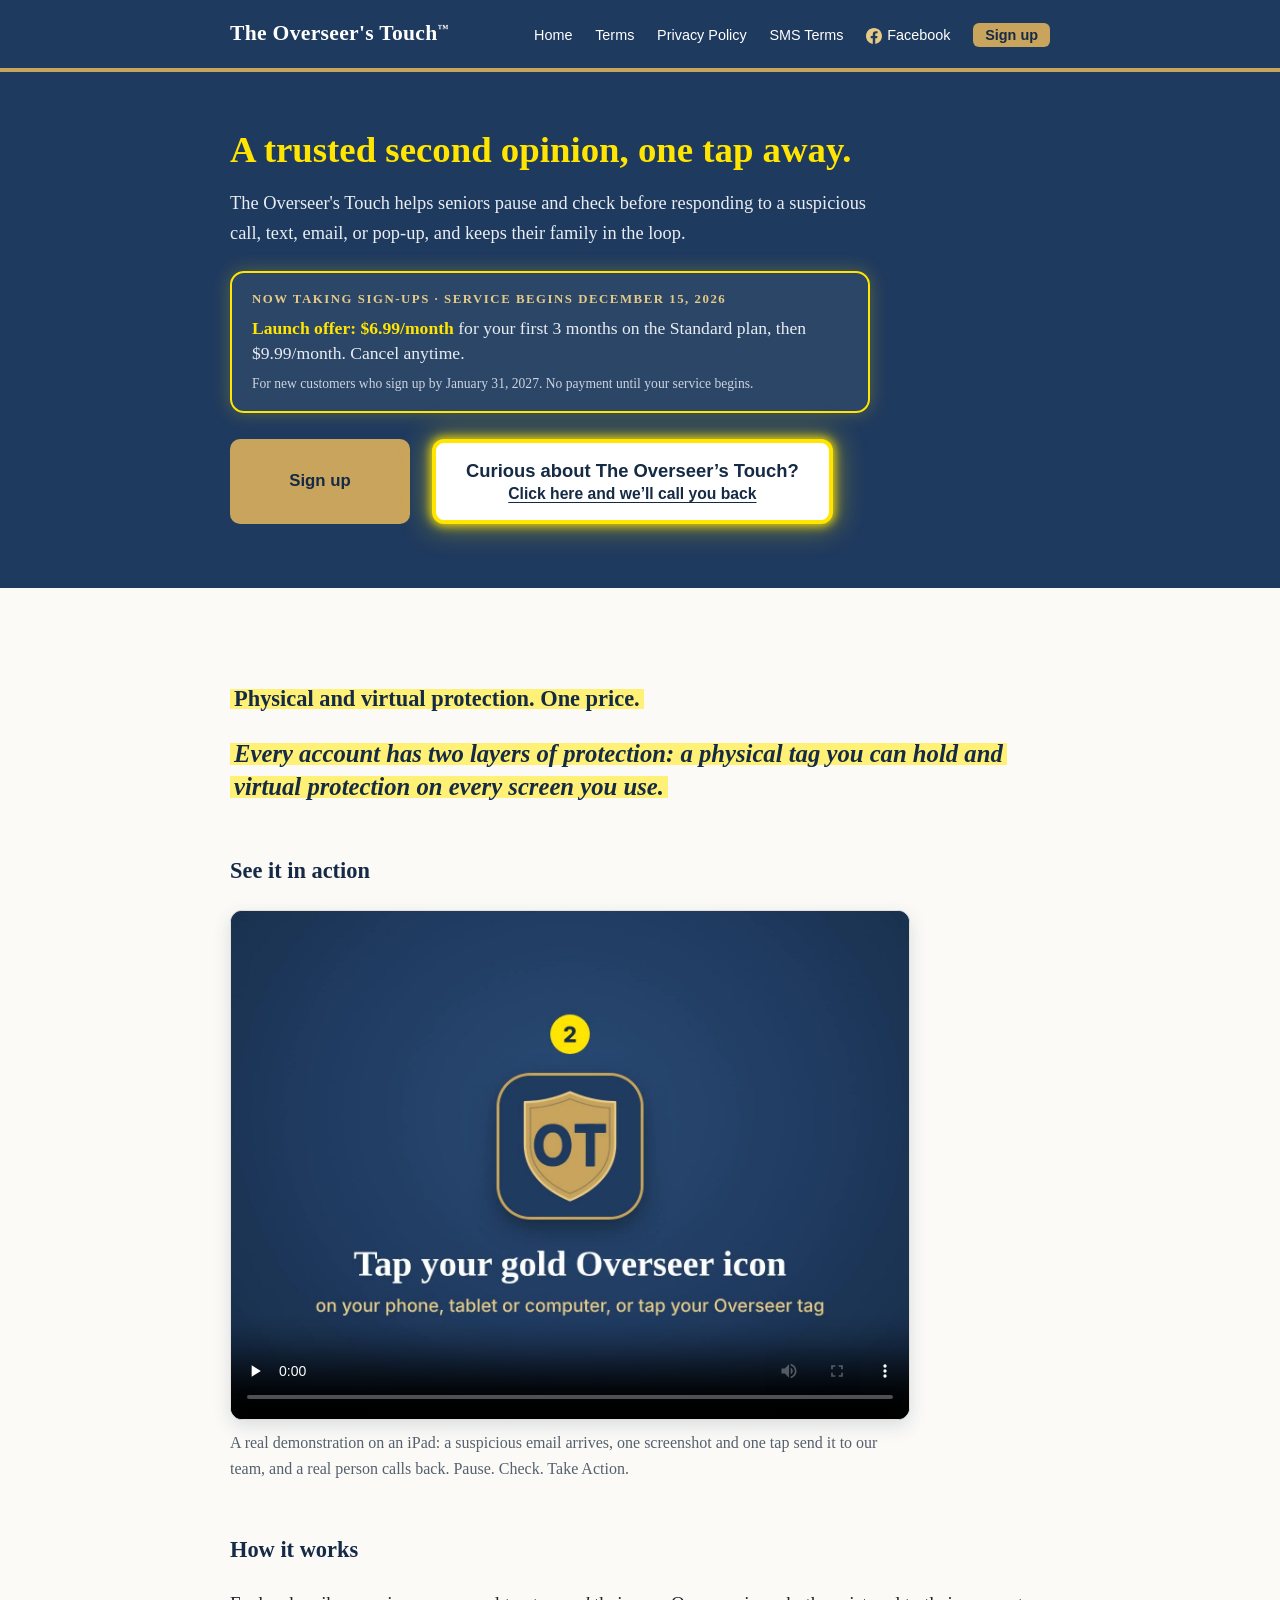
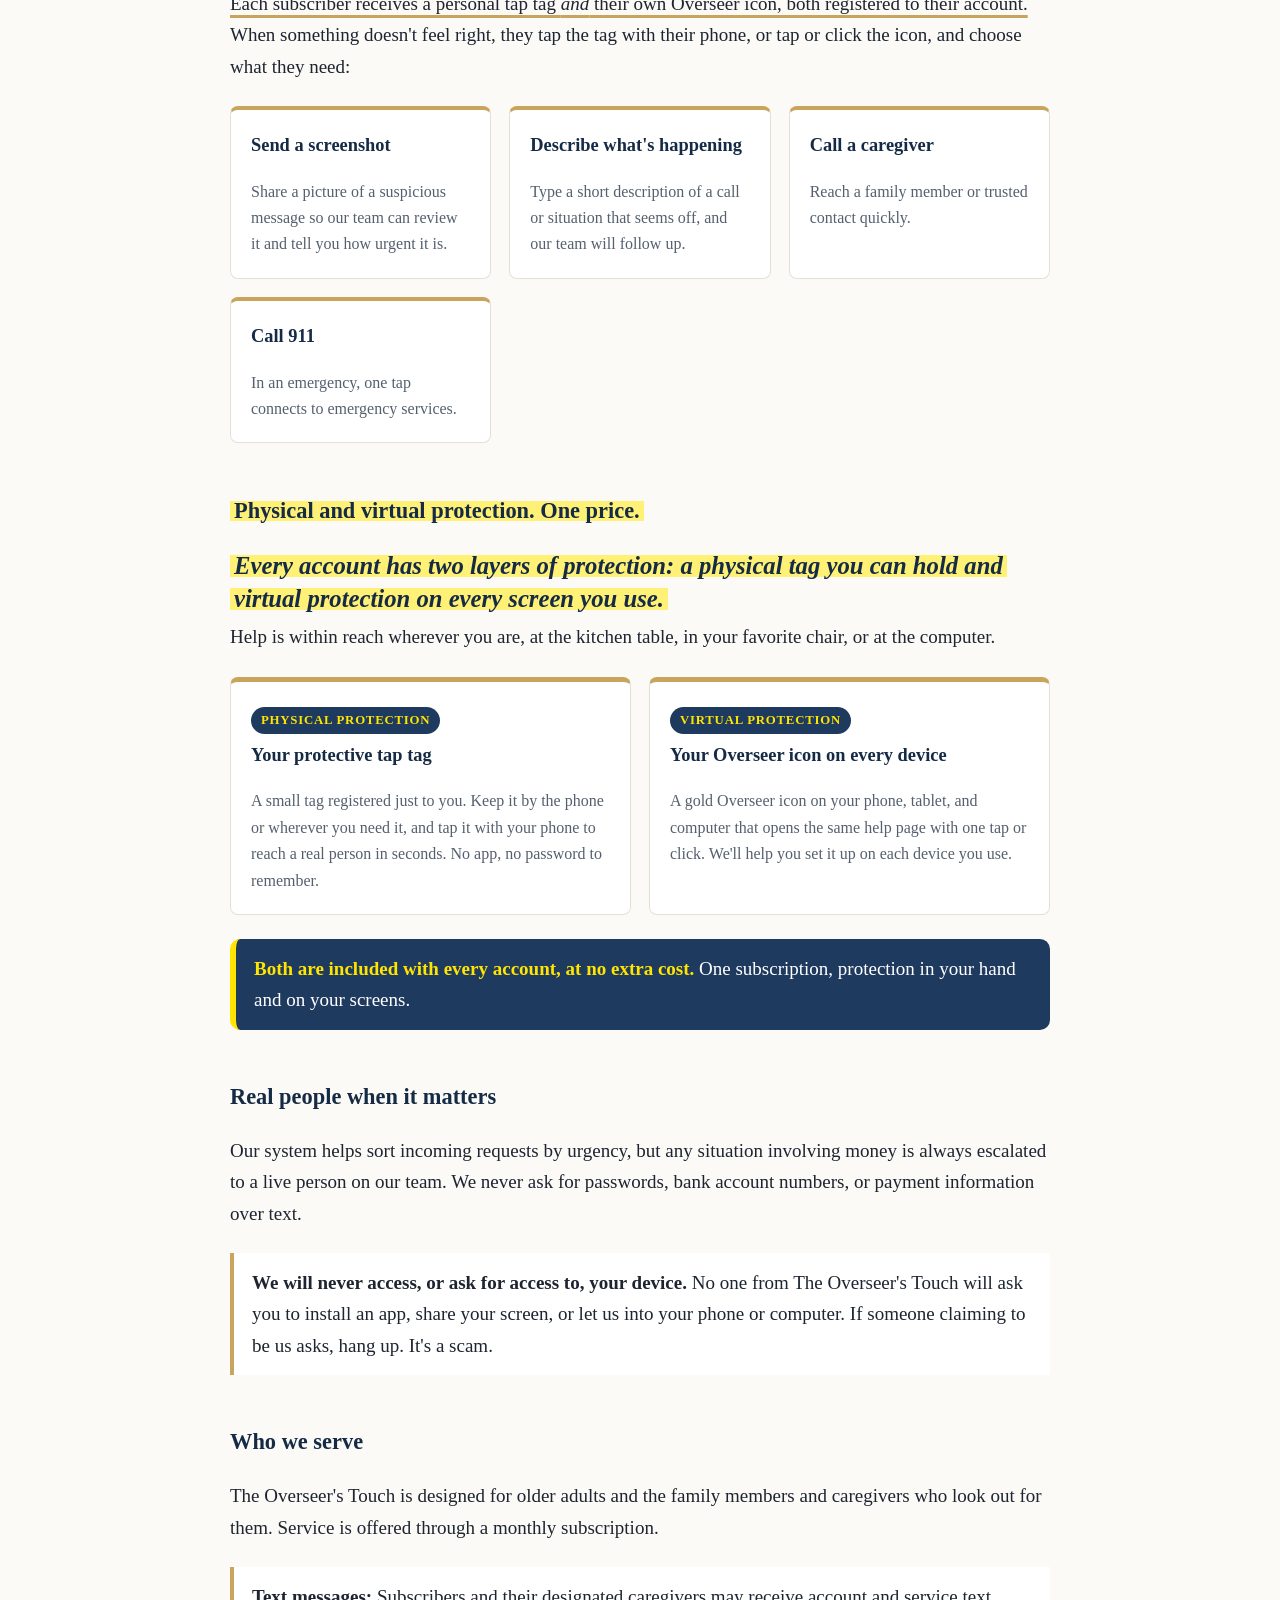
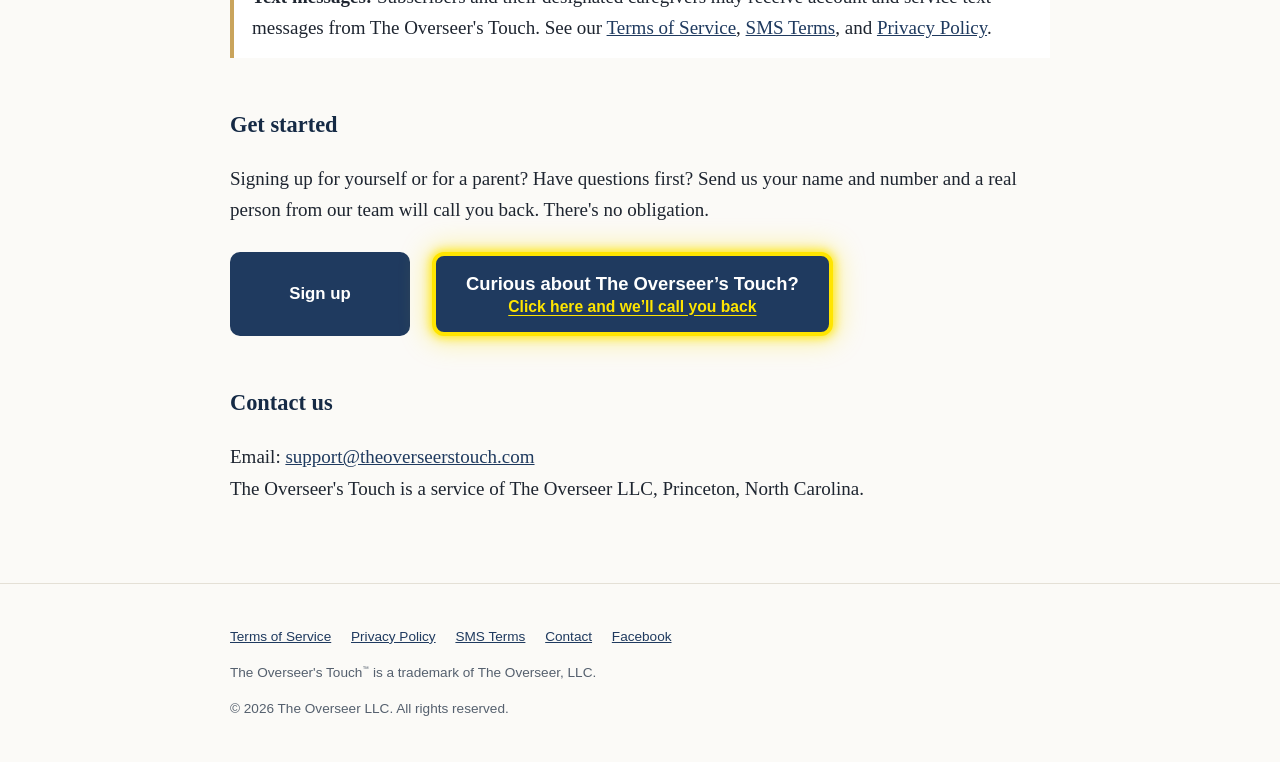
==== commit b2941a60: "Homepage launch offer: sign-ups open, service begins Dec 15, $6.99 for 3 months Co-Authored-By: Clau" ====
--- a/index.html
+++ b/index.html
@@ -33,6 +33,11 @@
     <div class="wrap">
       <h1>A trusted second opinion, one tap away.</h1>
       <p>The Overseer's Touch helps seniors pause and check before responding to a suspicious call, text, email, or pop-up, and keeps their family in the loop.</p>
+      <div class="launch-offer" role="note">
+        <p class="launch-kicker">Now taking sign-ups &middot; Service begins December 15, 2026</p>
+        <p class="launch-price"><strong>Launch offer: $6.99/month</strong> for your first 3 months on the Standard plan, then $9.99/month. Cancel anytime.</p>
+        <p class="launch-fine">For new customers who sign up by January 31, 2027. No payment until your service begins.</p>
+      </div>
       <div class="cta-row">
         <a class="btn btn-gold" href="https://tap.theoverseerstouch.com/start?type=signup">Sign up</a>
         <a class="btn btn-call btn-call-light" href="https://tap.theoverseerstouch.com/start?type=call">
--- a/style.css
+++ b/style.css
@@ -203,3 +203,11 @@
 /* Facebook link in the header */
 nav a.nav-fb { display: inline-flex; align-items: center; gap: 5px; vertical-align: middle; }
 nav a.nav-fb svg { color: #E6CB86; flex: none; }
+
+/* Launch offer box in the hero */
+.launch-offer{margin:22px 0 4px;max-width:640px;border:2px solid #FFE500;border-radius:14px;padding:16px 20px;background:rgba(255,255,255,.06);box-shadow:0 0 18px rgba(255,229,0,.25)}
+.hero .launch-offer p{margin:0;max-width:none}
+.hero .launch-kicker{font-size:.8rem;font-weight:800;letter-spacing:.12em;text-transform:uppercase;color:#E6CB86}
+.hero .launch-price{margin-top:6px!important;font-size:1.1rem;line-height:1.45}
+.hero .launch-price strong{color:#FFE500}
+.hero .launch-fine{margin-top:6px!important;font-size:.85rem;opacity:.85}
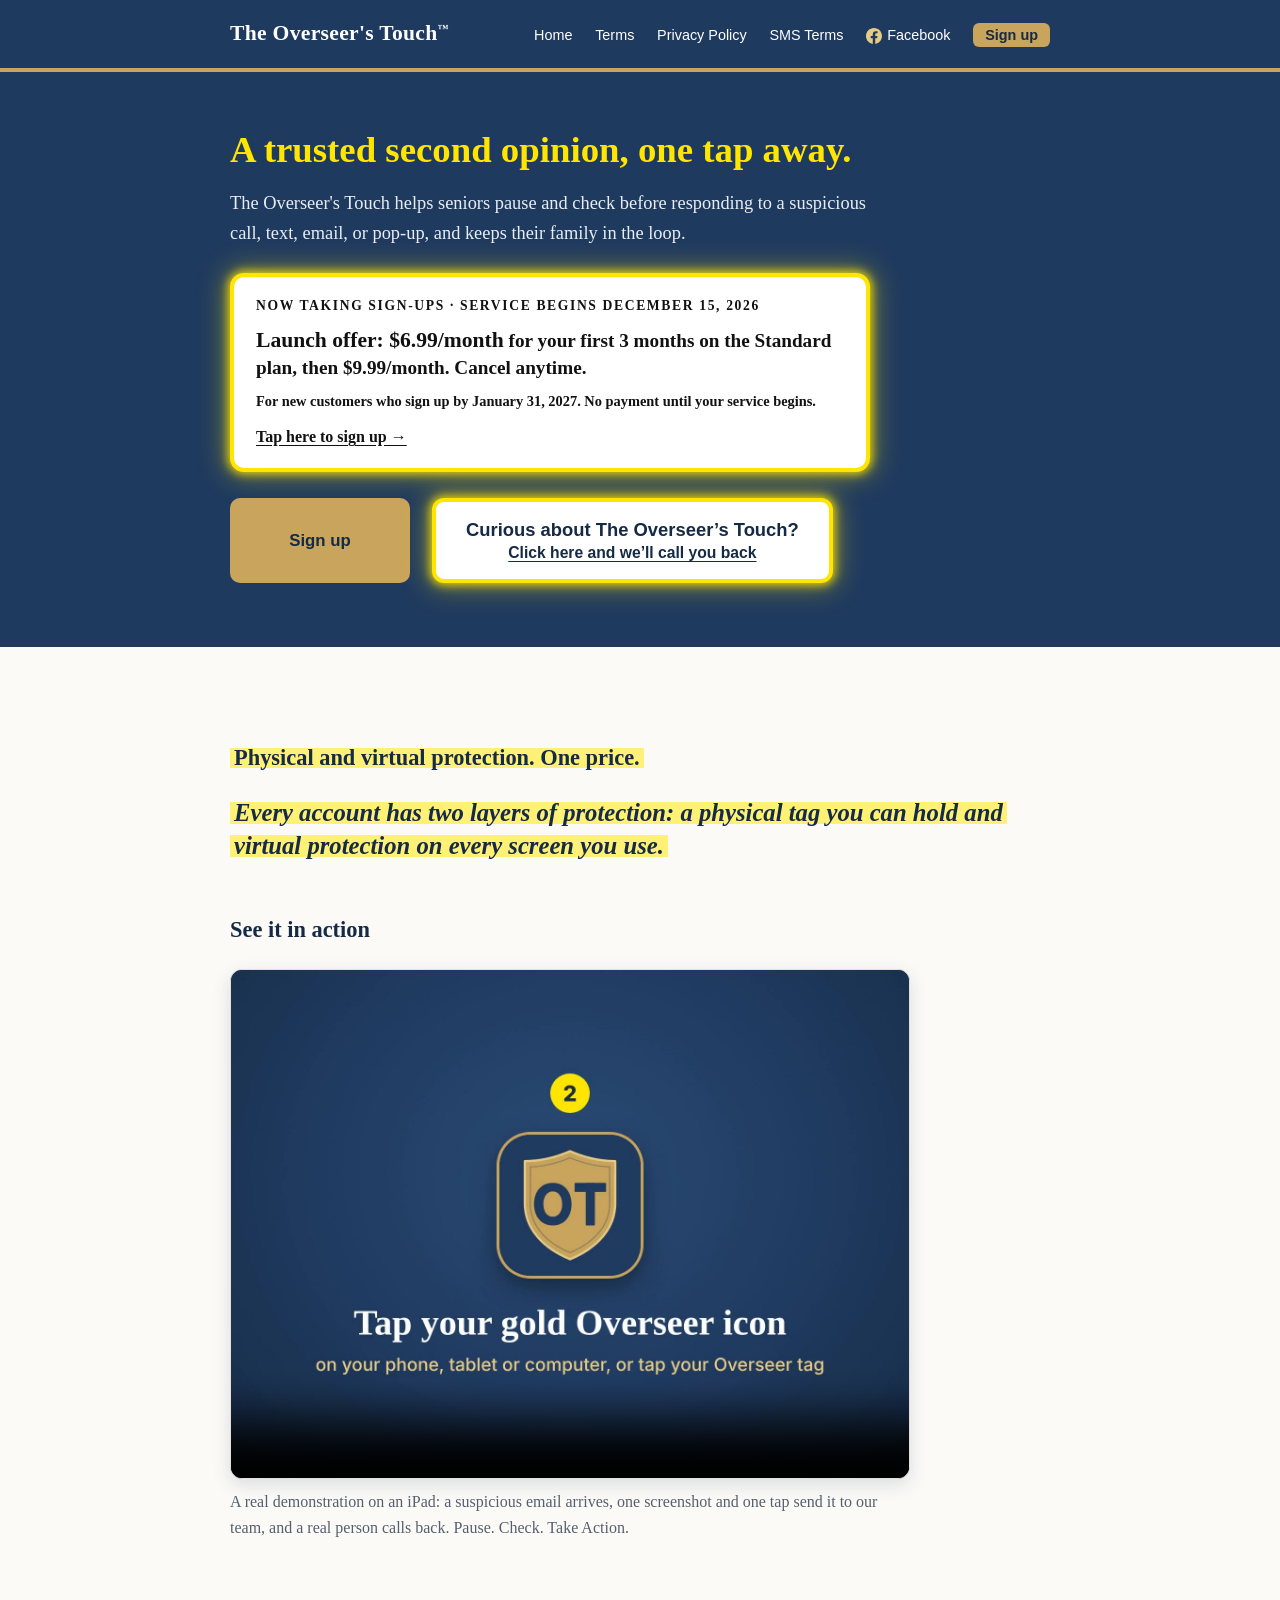
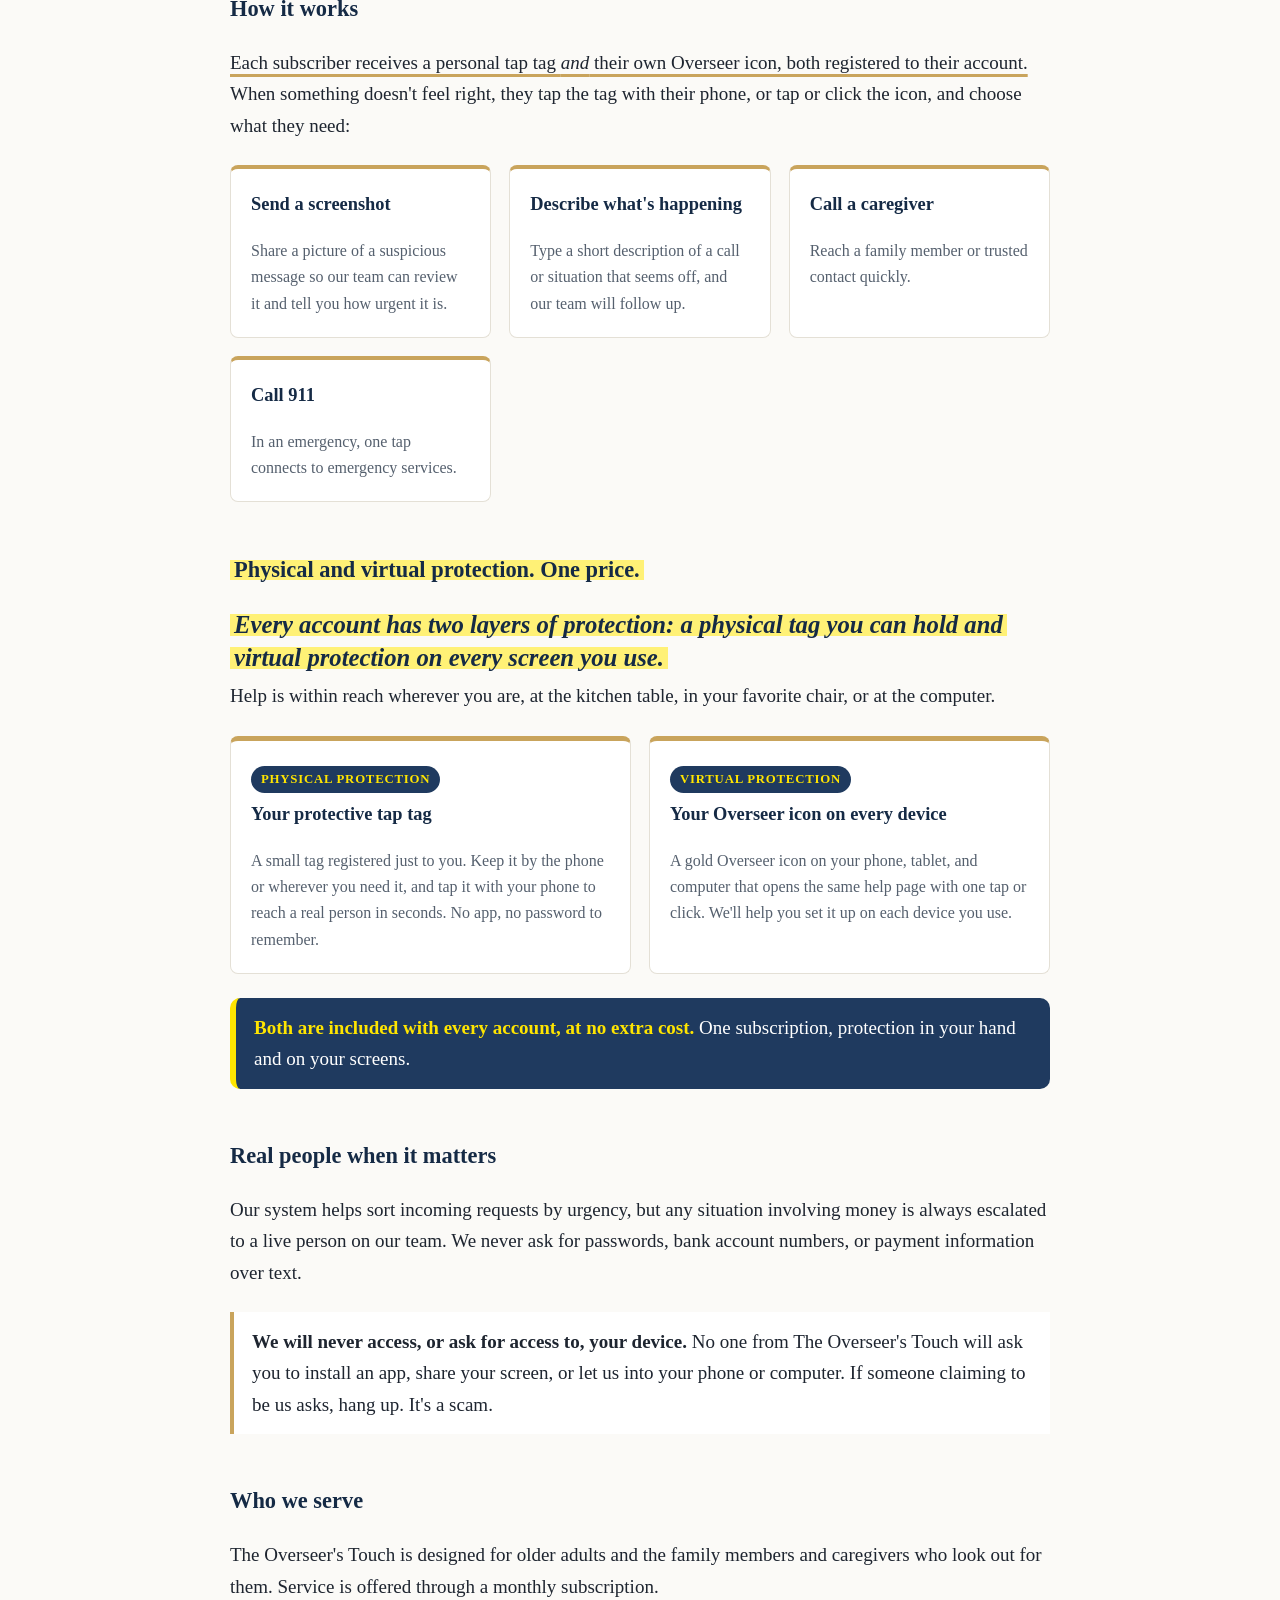
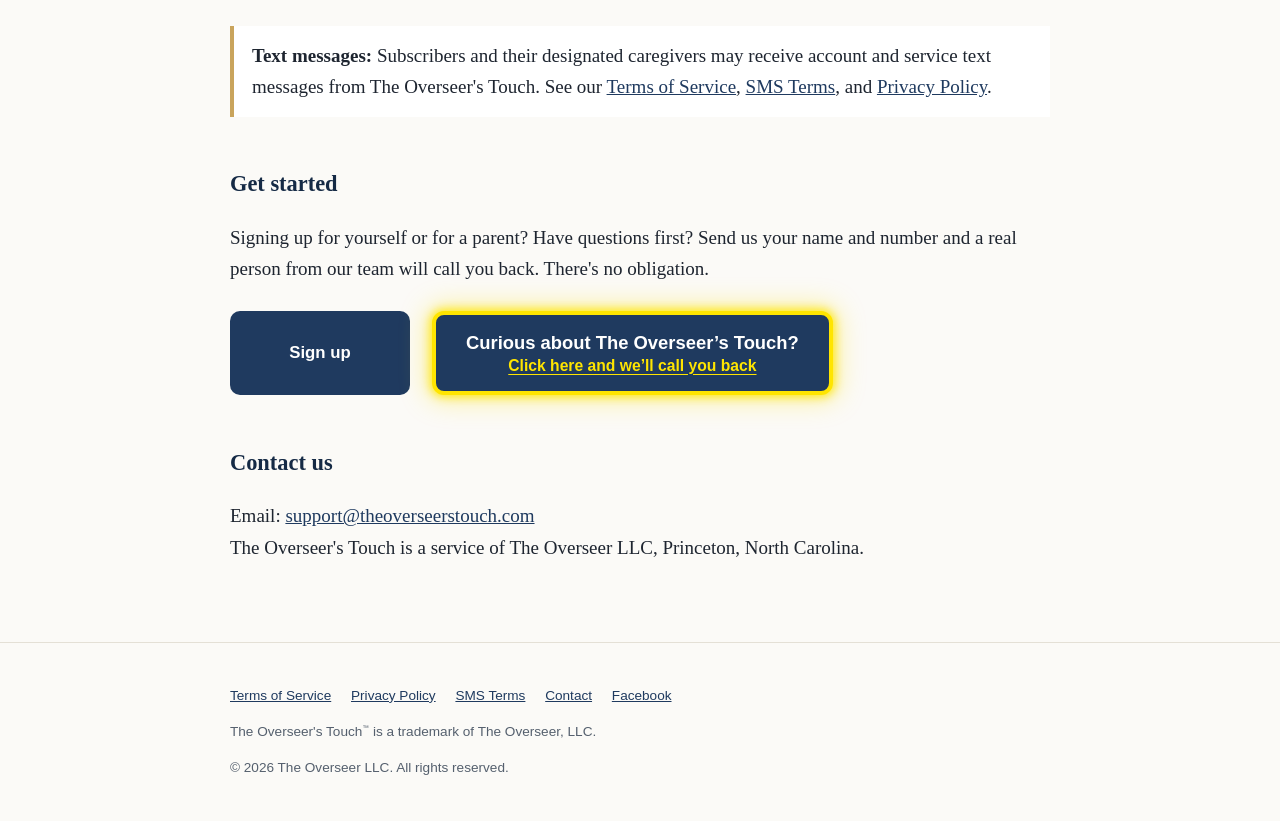
==== commit 6ec30295: "Launch box: white, bold black text, pulsing glow, links to sign-up; call button glows without pulsin" ====
--- a/index.html
+++ b/index.html
@@ -33,11 +33,12 @@
     <div class="wrap">
       <h1>A trusted second opinion, one tap away.</h1>
       <p>The Overseer's Touch helps seniors pause and check before responding to a suspicious call, text, email, or pop-up, and keeps their family in the loop.</p>
-      <div class="launch-offer" role="note">
+      <a class="launch-offer" href="https://tap.theoverseerstouch.com/start?type=signup&amp;src=launch-box">
         <p class="launch-kicker">Now taking sign-ups &middot; Service begins December 15, 2026</p>
         <p class="launch-price"><strong>Launch offer: $6.99/month</strong> for your first 3 months on the Standard plan, then $9.99/month. Cancel anytime.</p>
         <p class="launch-fine">For new customers who sign up by January 31, 2027. No payment until your service begins.</p>
-      </div>
+        <p class="launch-go">Tap here to sign up &rarr;</p>
+      </a>
       <div class="cta-row">
         <a class="btn btn-gold" href="https://tap.theoverseerstouch.com/start?type=signup">Sign up</a>
         <a class="btn btn-call btn-call-light" href="https://tap.theoverseerstouch.com/start?type=call">
--- a/style.css
+++ b/style.css
@@ -123,11 +123,10 @@
 
 .cta-row .btn { display: inline-flex; align-items: center; justify-content: center; }
 
-/* "Curious? We'll call you back" button: larger, two lines, gentle pulse */
+/* "Curious? We'll call you back" button: larger, two lines, steady neon glow */
 .btn-call { --neon: #FFE500; display: inline-flex; flex-direction: column; align-items: center; justify-content: center; gap: 2px;
   padding: 16px 30px; border-radius: 12px; border: 4px solid var(--neon); min-width: 300px; line-height: 1.25;
-  box-shadow: 0 0 10px 2px rgba(255, 229, 0, 0.85), 0 0 26px 6px rgba(255, 229, 0, 0.35);
-  animation: call-pulse 2.2s ease-in-out infinite; }
+  box-shadow: 0 0 10px 2px rgba(255, 229, 0, 0.85), 0 0 26px 6px rgba(255, 229, 0, 0.35); }
 .btn-call-q { font-size: 1.15rem; font-weight: 800; }
 .btn-call-a { font-size: 0.98rem; font-weight: 600; text-decoration: underline; text-underline-offset: 3px; }
 .btn-call-light { background: #fff; color: var(--navy-dark); }
@@ -135,13 +134,12 @@
 .btn-call-dark { background: var(--navy); color: #fff; }
 .btn-call-dark:hover { background: var(--navy-dark); color: #fff; }
 .btn-call-dark .btn-call-a { color: var(--neon); }
-.btn-call:hover, .btn-call:focus-visible { animation-play-state: paused; }
 @keyframes call-pulse {
   0%, 100% { box-shadow: 0 0 10px 2px rgba(255, 229, 0, 0.85), 0 0 26px 6px rgba(255, 229, 0, 0.35); transform: scale(1); }
   50% { box-shadow: 0 0 18px 6px rgba(255, 229, 0, 1), 0 0 44px 14px rgba(255, 229, 0, 0.45); transform: scale(1.03); }
 }
-/* People who turn off motion in their device settings get a still (but still glowing) button. */
-@media (prefers-reduced-motion: reduce) { .btn-call { animation: none; } }
+/* People who turn off motion in their device settings get a still (but still glowing) launch box. */
+@media (prefers-reduced-motion: reduce) { .launch-offer { animation: none; } }
 @media (max-width: 600px) { .btn-call { min-width: 0; padding: 16px 18px; } .btn-call-q { font-size: 1.08rem; } }
 
 sup { font-size: 0.5em; vertical-align: super; line-height: 0; }
@@ -204,10 +202,13 @@
 nav a.nav-fb { display: inline-flex; align-items: center; gap: 5px; vertical-align: middle; }
 nav a.nav-fb svg { color: #E6CB86; flex: none; }
 
-/* Launch offer box in the hero */
-.launch-offer{margin:22px 0 4px;max-width:640px;border:2px solid #FFE500;border-radius:14px;padding:16px 20px;background:rgba(255,255,255,.06);box-shadow:0 0 18px rgba(255,229,0,.25)}
-.hero .launch-offer p{margin:0;max-width:none}
-.hero .launch-kicker{font-size:.8rem;font-weight:800;letter-spacing:.12em;text-transform:uppercase;color:#E6CB86}
-.hero .launch-price{margin-top:6px!important;font-size:1.1rem;line-height:1.45}
-.hero .launch-price strong{color:#FFE500}
-.hero .launch-fine{margin-top:6px!important;font-size:.85rem;opacity:.85}
+/* Launch offer box in the hero: white, bold, pulsing neon border; the whole box links to sign-up */
+.launch-offer{display:block;margin:24px 0 6px;max-width:640px;border:4px solid #FFE500;border-radius:14px;padding:18px 22px;background:#fff;color:#111;text-decoration:none;
+  box-shadow:0 0 10px 2px rgba(255,229,0,.85),0 0 26px 6px rgba(255,229,0,.35);animation:call-pulse 2.2s ease-in-out infinite}
+.launch-offer:hover,.launch-offer:focus-visible{animation-play-state:paused;background:#fffbe0;color:#111}
+.hero .launch-offer p{margin:0;max-width:none;color:#111;font-weight:800}
+.hero .launch-kicker{font-size:.85rem;letter-spacing:.12em;text-transform:uppercase}
+.hero .launch-price{margin-top:8px!important;font-size:1.2rem;line-height:1.4}
+.hero .launch-price strong{color:#111;font-weight:900;font-size:1.35rem}
+.hero .launch-fine{margin-top:8px!important;font-size:.9rem}
+.hero .launch-go{margin-top:10px!important;font-size:1rem;text-decoration:underline;text-underline-offset:3px}
